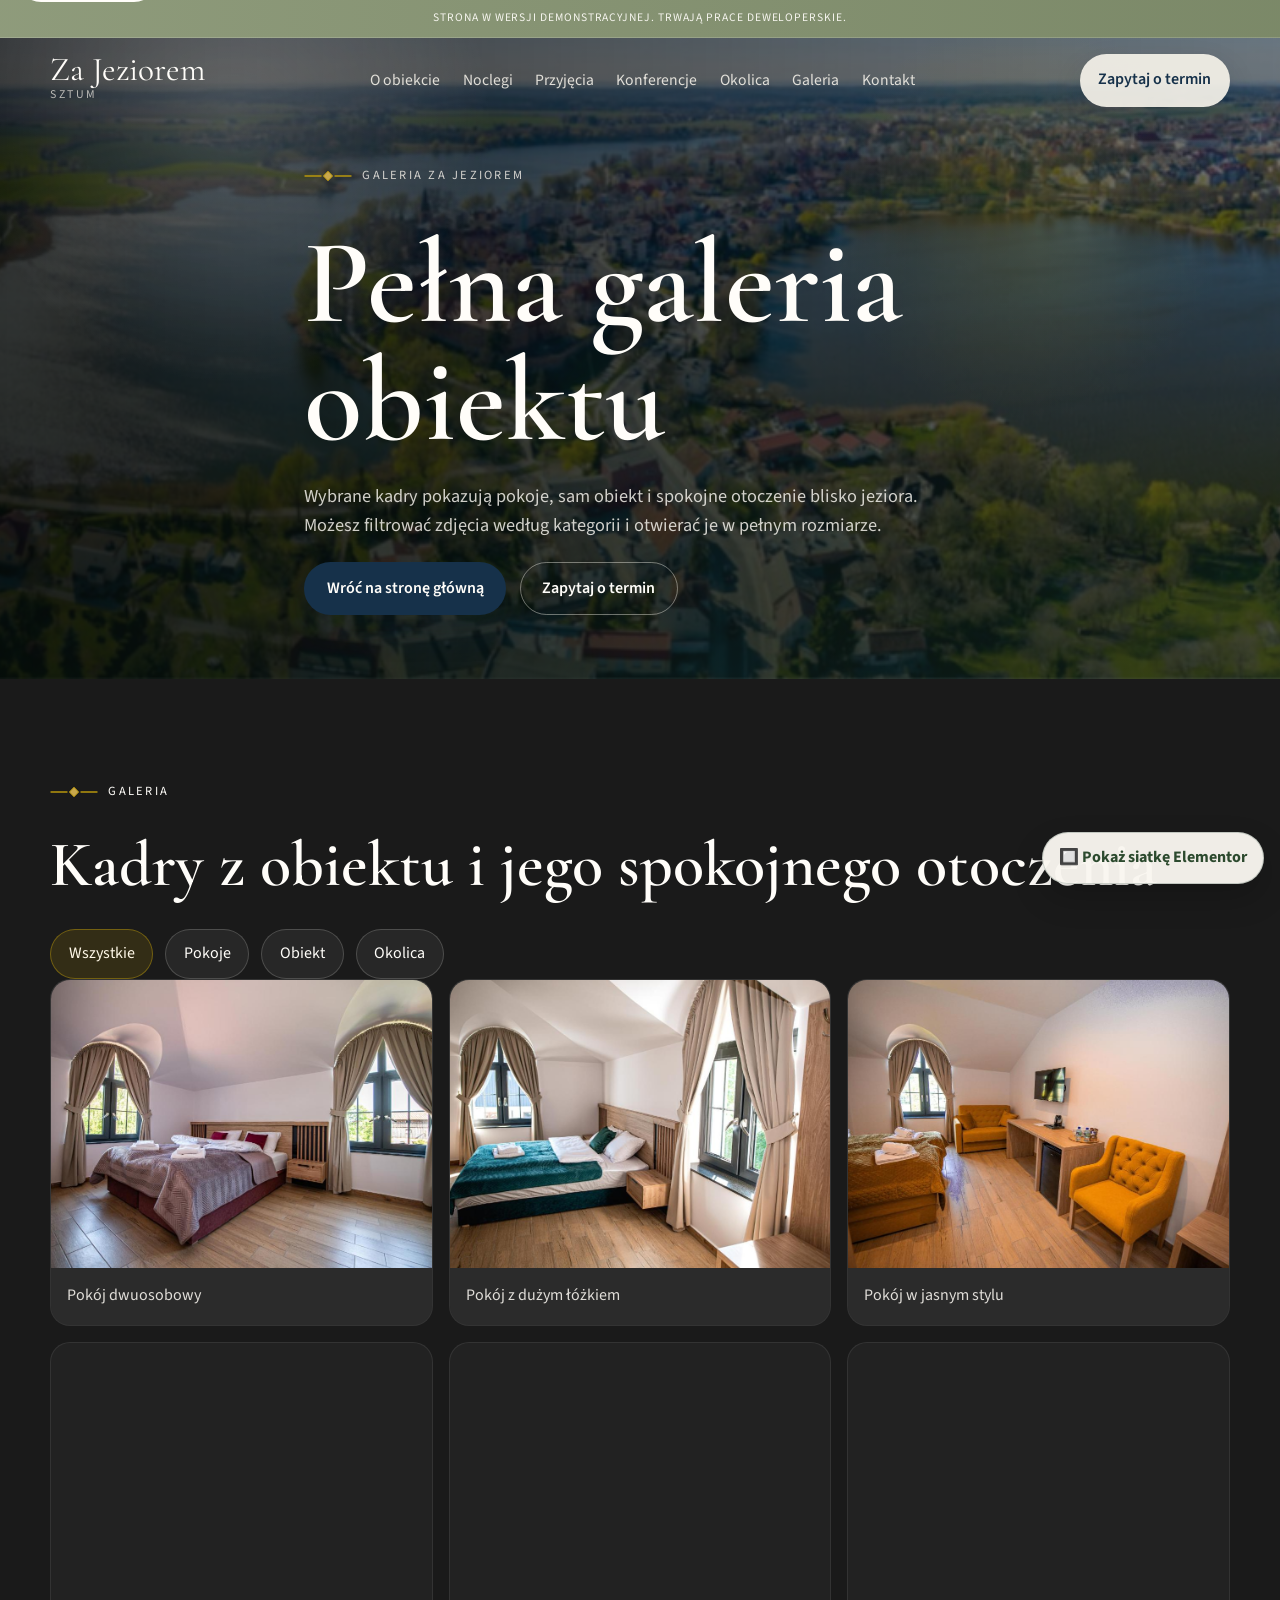
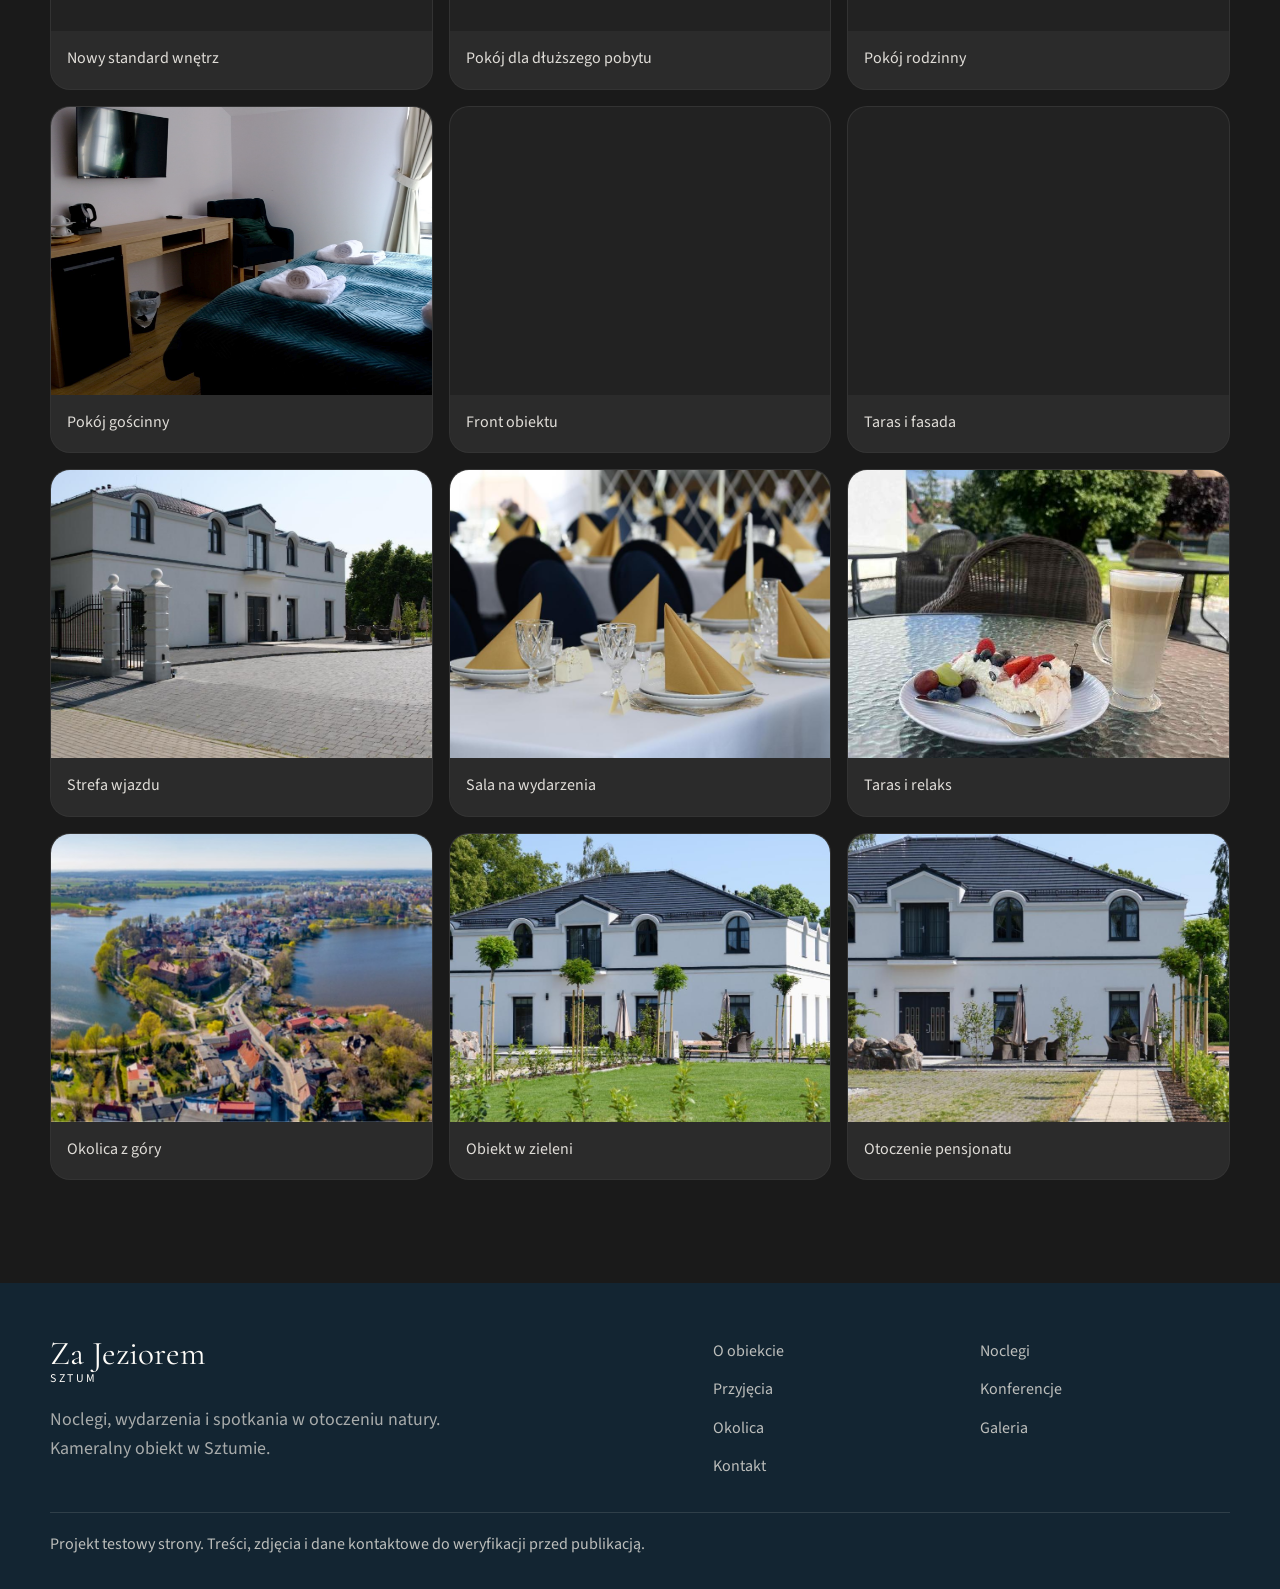
==== galeria.html @ aa5f871e "zmianyh v2" ====
<!DOCTYPE html>
<html lang="pl">
<head>
  <meta charset="UTF-8">
  <meta name="viewport" content="width=device-width, initial-scale=1.0">
  <meta name="description" content="">
  <title>Galeria | Za Jeziorem</title>
  <link rel="preconnect" href="https://fonts.googleapis.com">
  <link rel="preconnect" href="https://fonts.gstatic.com" crossorigin>
  <link href="https://fonts.googleapis.com/css2?family=Cormorant+Garamond:wght@400;500;600;700&family=Source+Sans+3:wght@400;500;600;700&display=swap" rel="stylesheet">
  <link rel="stylesheet" href="styles.css?v=2026-05-11-1">
</head>
<body class="gallery-page">
  <a class="skip-link" href="#main-content" data-content="site.skipLink"></a>

  <div class="top-bar" role="status" aria-live="polite">
    <div class="shell">
      <p>Strona w wersji demonstracyjnej. Trwają prace deweloperskie.</p>
    </div>
  </div>

  <header class="site-header" id="site-header">
    <div class="shell site-header__inner">
      <a class="brand" href="index.html#top" data-aria-label-content="site.brand.ariaLabel">
        <span class="brand__name" data-content="site.brand.name"></span>
        <span class="brand__place" data-content="site.brand.place"></span>
      </a>

      <button
        class="menu-toggle"
        id="menu-toggle"
        type="button"
        aria-expanded="false"
        aria-controls="site-nav"
        data-aria-label-open="site.menu.openLabel"
        data-aria-label-close="site.menu.closeLabel"
      >
        <span class="menu-toggle__line"></span>
        <span class="menu-toggle__line"></span>
        <span class="menu-toggle__line"></span>
      </button>

      <nav class="site-nav" id="site-nav" data-aria-label-content="site.navigationAriaLabel">
        <a href="index.html#o-obiekcie" data-content="site.navigation.0.label"></a>
        <a href="index.html#noclegi" data-content="site.navigation.1.label"></a>
        <a href="index.html#przyjecia" data-content="site.navigation.2.label"></a>
        <a href="index.html#konferencje" data-content="site.navigation.3.label"></a>
        <a href="index.html#okolica" data-content="site.navigation.4.label"></a>
        <a href="index.html#galeria" data-content="site.navigation.5.label"></a>
        <a href="index.html#kontakt" data-content="site.navigation.6.label"></a>
        <a class="button button--small nav-cta" href="index.html#kontakt" data-content="site.headerCta.label"></a>
      </nav>

      <a class="button button--small site-header__cta" href="index.html#kontakt" data-content="site.headerCta.label"></a>
    </div>
  </header>

  <main id="main-content">
    <section class="gallery-page-hero" id="top" data-section-label="GALLERY HERO">
      <div class="gallery-page-hero__media" aria-hidden="true">
        <img data-image-src="fullGallery.heroImage.src" data-image-alt="fullGallery.heroImage.alt" loading="eager">
      </div>
      <div class="gallery-page-hero__veil" aria-hidden="true"></div>
      <div class="gallery-page-hero__mist" aria-hidden="true"></div>
      <div class="shell gallery-page-hero__inner reveal">
        <p class="eyebrow" data-content="fullGallery.eyebrow"></p>
        <h1 data-content="fullGallery.title"></h1>
        <p data-content="fullGallery.lead"></p>
        <div class="gallery-page-hero__actions">
          <a class="button button--primary" data-content="fullGallery.backLink.label" data-link="fullGallery.backLink.href"></a>
          <a class="button button--ghost-light" href="index.html#kontakt">Zapytaj o termin</a>
        </div>
      </div>
    </section>

    <section class="section full-gallery-section" data-section-label="FULL GALLERY">
      <div class="shell">
        <div class="full-gallery-header reveal">
          <p class="eyebrow" data-content="gallery.eyebrow"></p>
          <h2 data-content="gallery.title"></h2>
        </div>

        <div class="gallery-filters reveal" role="tablist" aria-label="Filtry galerii">
          <button class="gallery-filter is-active" type="button" data-gallery-filter="all" data-content="fullGallery.filters.0.label" aria-pressed="true"></button>
          <button class="gallery-filter" type="button" data-gallery-filter="pokoje" data-content="fullGallery.filters.1.label" aria-pressed="false"></button>
          <button class="gallery-filter" type="button" data-gallery-filter="obiekt" data-content="fullGallery.filters.2.label" aria-pressed="false"></button>
          <button class="gallery-filter" type="button" data-gallery-filter="okolica" data-content="fullGallery.filters.3.label" aria-pressed="false"></button>
        </div>

        <div class="full-gallery-grid reveal" data-full-gallery-grid></div>
        <p class="full-gallery-empty reveal" data-full-gallery-empty hidden data-content="fullGallery.emptyMessage"></p>
      </div>
    </section>
  </main>

  <footer class="site-footer" data-section-label="FOOTER">
    <div class="shell site-footer__grid">
      <div>
        <a class="brand brand--footer" href="index.html#top">
          <span class="brand__name" data-content="site.brand.name"></span>
          <span class="brand__place" data-content="site.brand.place"></span>
        </a>
        <p class="site-footer__copy" data-content="footer.copy"></p>
      </div>

      <nav class="footer-nav" data-aria-label-content="footer.navigationAriaLabel">
        <a href="index.html#o-obiekcie" data-content="site.navigation.0.label"></a>
        <a href="index.html#noclegi" data-content="site.navigation.1.label"></a>
        <a href="index.html#przyjecia" data-content="site.navigation.2.label"></a>
        <a href="index.html#konferencje" data-content="site.navigation.3.label"></a>
        <a href="index.html#okolica" data-content="site.navigation.4.label"></a>
        <a href="index.html#galeria" data-content="site.navigation.5.label"></a>
        <a href="index.html#kontakt" data-content="site.navigation.6.label"></a>
      </nav>
    </div>
    <div class="shell site-footer__bottom">
      <p data-content="footer.note"></p>
    </div>
  </footer>

  <div class="elementor-grid-overlay" aria-hidden="true"></div>
  <button class="elementor-grid-toggle" type="button" data-grid-toggle aria-pressed="false">🔲 Pokaż siatkę Elementor</button>

  <div class="lightbox" id="lightbox" aria-hidden="true">
    <button class="lightbox__close" type="button" aria-label="Zamknij podgląd zdjęcia">×</button>
    <img class="lightbox__image" src="" alt="">
  </div>

  <script src="script.js?v=2026-05-11-1"></script>
</body>
</html>
---- styles.css ----
:root {
  --color-forest: #2c4a2e;
  --color-lake: #16314a;
  --color-sage: #8e9b7b;
  --color-ivory: #f9f6f0;
  --color-sand: #ddd0bc;
  --color-brass: #b8960c;
  --color-brass-soft: #c9a84c;
  --color-brown: #5c3a1e;
  --color-mist: #d7e4e6;
  --color-paper: #fffdf9;
  --color-ink: #20313c;
  --color-muted: #5d6a72;
  --color-line: rgba(32, 49, 60, 0.12);
  --shadow-soft: 0 24px 60px rgba(18, 38, 47, 0.08);
  --shadow-card: 0 16px 40px rgba(18, 38, 47, 0.1);
  --radius-sm: 0.75rem;
  --radius-md: 1.25rem;
  --radius-lg: 2rem;
  --shell: min(1180px, calc(100% - 2rem));
  --font-heading: "Cormorant Garamond", Georgia, serif;
  --font-body: "Source Sans 3", "Segoe UI", sans-serif;
  --transition: 220ms ease;
  --top-bar-height: 2.35rem;
}

*,
*::before,
*::after {
  box-sizing: border-box;
}

html {
  scroll-behavior: smooth;
}

body {
  margin: 0;
  font-family: var(--font-body);
  color: var(--color-ink);
  background:
    radial-gradient(circle at top left, rgba(215, 228, 230, 0.5), transparent 30%),
    linear-gradient(180deg, #fbf8f2 0%, var(--color-ivory) 38%, #f7f4ee 100%);
  line-height: 1.6;
}

body.menu-open {
  overflow: hidden;
}

img {
  display: block;
  max-width: 100%;
}

figure {
  margin: 0;
}

a {
  color: inherit;
  text-decoration: none;
}

button,
input,
select,
textarea {
  font: inherit;
}

button {
  cursor: pointer;
}

:focus-visible {
  outline: 3px solid rgba(180, 143, 86, 0.45);
  outline-offset: 4px;
}

.skip-link {
  position: absolute;
  left: 1rem;
  top: -3rem;
  z-index: 2000;
  padding: 0.75rem 1rem;
  background: var(--color-paper);
  border-radius: 999px;
  transition: top var(--transition);
}

.skip-link:focus {
  top: 1rem;
}

.shell {
  width: var(--shell);
  margin: 0 auto;
}

.top-bar {
  position: fixed;
  inset: 0 0 auto;
  z-index: 1100;
  min-height: var(--top-bar-height);
  display: flex;
  align-items: center;
  background:
    linear-gradient(90deg, rgba(142, 155, 123, 0.96), rgba(122, 136, 103, 0.96)),
    var(--color-sage);
  color: rgba(255, 253, 249, 0.92);
  border-bottom: 1px solid rgba(255, 255, 255, 0.16);
  letter-spacing: 0.08em;
  text-transform: uppercase;
  font-size: 0.72rem;
}

.top-bar .shell {
  display: flex;
  align-items: center;
  justify-content: center;
}

.top-bar p {
  text-align: center;
}

.section {
  position: relative;
  padding: clamp(5.5rem, 8vw, 8.5rem) 0;
}

.section::before {
  content: "";
  position: absolute;
  inset: 0;
  pointer-events: none;
}

h1,
h2,
h3 {
  margin: 0;
  font-family: var(--font-heading);
  font-weight: 600;
  line-height: 0.98;
  letter-spacing: 0;
}

h1 {
  font-size: clamp(4rem, 10vw, 7.5rem);
}

h2 {
  font-size: clamp(2.7rem, 5vw, 4.5rem);
}

h3 {
  font-size: clamp(1.55rem, 3vw, 2rem);
}

p {
  margin: 0;
}

.eyebrow {
  display: inline-flex;
  align-items: center;
  gap: 0.65rem;
  margin-bottom: 1rem;
  color: rgba(246, 242, 234, 0.82);
  font-size: 0.78rem;
  letter-spacing: 0.18em;
  text-transform: uppercase;
}

.eyebrow::before {
  content: "";
  width: 3rem;
  height: 0.75rem;
  flex: 0 0 3rem;
  background-image: url("data:image/svg+xml,%3Csvg xmlns='http://www.w3.org/2000/svg' width='48' height='12' viewBox='0 0 48 12' fill='none'%3E%3Cpath d='M1 6H17' stroke='%23B8960C' stroke-width='1.4' stroke-linecap='round'/%3E%3Cpath d='M31 6H47' stroke='%23B8960C' stroke-width='1.4' stroke-linecap='round'/%3E%3Cpath d='M24 1.2L28.6 6 24 10.8 19.4 6 24 1.2Z' fill='%23C9A84C' stroke='%23B8960C' stroke-width='1'/%3E%3C/svg%3E");
  background-repeat: no-repeat;
  background-size: 100% 100%;
  opacity: 1;
}

.eyebrow--dark {
  color: var(--color-forest);
}

.section-heading {
  display: grid;
  gap: 1rem;
  max-width: 48rem;
  margin-bottom: 3rem;
}

.section-copy {
  display: grid;
  gap: 1.5rem;
  align-content: start;
}

.hero__content,
.hero__highlights,
.section-copy,
.featured-photo,
.room-gallery,
.conference-panel,
.contact-copy,
.contact-form,
.nature-mosaic,
.gallery-item,
.cta-band__inner > * {
  min-width: 0;
}

.hero .reveal {
  opacity: 1;
  transform: none;
}

.section-copy__lead,
.section-heading p:last-child,
.site-footer__copy,
.contact-copy p,
.cta-band p {
  font-size: 1.12rem;
  line-height: 1.62;
  color: var(--color-muted);
}

.button {
  display: inline-flex;
  align-items: center;
  justify-content: center;
  min-height: 3.25rem;
  padding: 0.8rem 1.35rem;
  border: 1px solid transparent;
  border-radius: 999px;
  font-weight: 600;
  transition:
    transform var(--transition),
    background-color var(--transition),
    border-color var(--transition),
    color var(--transition),
    box-shadow var(--transition);
}

.button:hover {
  transform: translateY(-2px);
}

.button--small {
  min-height: 2.9rem;
  padding-inline: 1.1rem;
}

.button--primary {
  background: var(--color-lake);
  color: var(--color-paper);
  box-shadow: 0 16px 32px rgba(22, 49, 74, 0.18);
}

.button--primary:hover,
.button--primary:focus-visible {
  background: #10283d;
}

.button--secondary {
  background: rgba(180, 143, 86, 0.12);
  color: var(--color-lake);
  border-color: rgba(180, 143, 86, 0.3);
}

.button--secondary:hover,
.button--secondary:focus-visible {
  background: rgba(180, 143, 86, 0.22);
}

.button--ghost {
  border-color: rgba(246, 242, 234, 0.46);
  color: var(--color-paper);
  background: rgba(255, 255, 255, 0.06);
  backdrop-filter: blur(10px);
}

.button--ghost:hover,
.button--ghost-light:hover {
  background: rgba(255, 255, 255, 0.18);
}

.button--ghost-light {
  border-color: rgba(246, 242, 234, 0.42);
  color: var(--color-paper);
}

.button--primary-light {
  background: var(--color-paper);
  color: var(--color-lake);
}

.button--primary-light:hover,
.button--primary-light:focus-visible {
  background: #f0ece4;
}

.site-header {
  position: fixed;
  inset: var(--top-bar-height) 0 auto;
  z-index: 1000;
  padding: 1rem 0;
  transition:
    background-color var(--transition),
    box-shadow var(--transition),
    backdrop-filter var(--transition),
    padding var(--transition);
}

.site-header.is-scrolled {
  padding: 0.7rem 0;
  background: rgba(246, 242, 234, 0.86);
  backdrop-filter: blur(18px);
  box-shadow: 0 8px 28px rgba(24, 43, 57, 0.08);
}

.site-header__inner {
  display: flex;
  align-items: center;
  justify-content: space-between;
  gap: 1rem;
}

.brand {
  display: inline-grid;
  gap: 0.05rem;
  position: relative;
  z-index: 10;
}

.brand__name {
  font-family: var(--font-heading);
  font-size: clamp(1.9rem, 2.6vw, 2.5rem);
  line-height: 0.92;
  color: var(--color-paper);
  white-space: nowrap;
}

.brand__place {
  font-size: 0.74rem;
  letter-spacing: 0.22em;
  text-transform: uppercase;
  color: rgba(246, 242, 234, 0.7);
}

.site-header.is-scrolled .brand__name,
.site-header.is-scrolled .site-nav a:not(.nav-cta) {
  color: var(--color-lake);
}

.site-header.is-scrolled .brand__place {
  color: rgba(22, 49, 74, 0.66);
}

.site-nav {
  display: flex;
  align-items: center;
  gap: 1.4rem;
}

.site-nav a {
  font-size: 0.98rem;
  color: rgba(246, 242, 234, 0.88);
  transition: color var(--transition), opacity var(--transition);
}

.site-nav a:hover,
.site-nav a:focus-visible,
.footer-nav a:hover,
.footer-nav a:focus-visible {
  color: var(--color-brass);
}

.nav-cta,
.site-header__cta {
  background: rgba(246, 242, 234, 0.92);
  color: var(--color-lake);
  box-shadow: 0 12px 28px rgba(17, 39, 58, 0.16);
}

.nav-cta {
  display: none;
}

.nav-cta:hover,
.site-header__cta:hover,
.nav-cta:focus-visible,
.site-header__cta:focus-visible {
  background: var(--color-paper);
  color: #10283d;
}

.menu-toggle {
  display: none;
  position: relative;
  z-index: 10;
  width: 3rem;
  height: 3rem;
  padding: 0;
  border: 1px solid rgba(246, 242, 234, 0.25);
  border-radius: 999px;
  background: rgba(255, 255, 255, 0.07);
  backdrop-filter: blur(10px);
}

.menu-toggle__line {
  position: absolute;
  left: 0.78rem;
  width: 1.4rem;
  height: 2px;
  background: var(--color-paper);
  transition: transform var(--transition), opacity var(--transition), top var(--transition);
}

.menu-toggle__line:nth-child(1) { top: 0.95rem; }
.menu-toggle__line:nth-child(2) { top: 1.45rem; }
.menu-toggle__line:nth-child(3) { top: 1.95rem; }

.site-header.is-scrolled .menu-toggle {
  border-color: rgba(22, 49, 74, 0.12);
  background: rgba(255, 255, 255, 0.82);
}

.site-header.is-scrolled .menu-toggle__line {
  background: var(--color-lake);
}

.menu-toggle[aria-expanded="true"] .menu-toggle__line:nth-child(1) {
  top: 1.45rem;
  transform: rotate(45deg);
}

.menu-toggle[aria-expanded="true"] .menu-toggle__line:nth-child(2) {
  opacity: 0;
}

.menu-toggle[aria-expanded="true"] .menu-toggle__line:nth-child(3) {
  top: 1.45rem;
  transform: rotate(-45deg);
}

.hero {
  position: relative;
  min-height: 100svh;
  padding: calc(8rem + var(--top-bar-height)) 0 3rem;
  color: var(--color-paper);
  overflow: clip;
}

.hero__media,
.hero__image,
.hero__veil,
.hero__mist {
  position: absolute;
  inset: 0;
}

.hero__media {
  overflow: hidden;
}

.hero__image {
  width: 100%;
  height: 100%;
  object-fit: cover;
  opacity: 0;
  transform: scale(1.025);
  transition:
    opacity 1800ms ease,
    transform 6000ms ease;
}

.hero__image.is-active {
  opacity: 1;
  transform: scale(1);
}

.hero__veil {
  background:
    linear-gradient(90deg, rgba(15, 27, 38, 0.72) 0%, rgba(15, 27, 38, 0.44) 38%, rgba(15, 27, 38, 0.2) 100%),
    linear-gradient(180deg, rgba(22, 49, 74, 0.24) 0%, rgba(31, 67, 52, 0.56) 100%);
}

.hero__mist {
  background:
    radial-gradient(circle at 25% 18%, rgba(215, 228, 230, 0.28), transparent 18%),
    radial-gradient(circle at 78% 28%, rgba(255, 255, 255, 0.18), transparent 15%),
    linear-gradient(180deg, transparent 0%, rgba(246, 242, 234, 0.12) 100%);
}

.hero__layout {
  position: relative;
  display: grid;
  align-items: center;
  grid-template-columns: minmax(0, 1fr) minmax(18rem, 24rem);
  gap: clamp(2rem, 4vw, 3.5rem);
  min-height: calc(100svh - 11rem - var(--top-bar-height));
}

.hero__content {
  max-width: 40rem;
}

.hero__brand-lockup {
  display: grid;
  justify-items: start;
  gap: 0.9rem;
  margin-bottom: 0.2rem;
}

.hero__logo {
  width: min(100%, 17.5rem);
  max-width: 17.5rem;
  filter: drop-shadow(0 12px 22px rgba(0, 0, 0, 0.42));
}

.hero__eyebrow {
  margin-bottom: 0;
  color: rgba(249, 246, 240, 0.92);
}

.hero__title {
  max-width: 10ch;
  font-size: clamp(2.9rem, 6.5vw, 5.2rem);
  line-height: 0.94;
}

.hero-showcase {
  position: relative;
  width: 100%;
  padding: 0;
}

.hero-showcase__frame {
  position: relative;
  min-height: 30rem;
  overflow: hidden;
  border-radius: var(--radius-lg);
  background: rgba(255, 255, 255, 0.08);
  border: 1px solid rgba(246, 242, 234, 0.16);
  box-shadow: 0 28px 60px rgba(7, 18, 27, 0.28);
}

.hero-showcase__image {
  display: block;
  position: absolute;
  inset: 0;
  width: 100%;
  height: 100%;
  object-fit: cover;
  opacity: 1;
  transform: scale(1);
  transition:
    opacity 900ms ease,
    transform 2400ms ease;
}

.hero-showcase__controls {
  position: absolute;
  inset: auto 1rem 1rem;
  display: flex;
  align-items: center;
  justify-content: space-between;
  gap: 1rem;
}

.hero-showcase__button {
  width: 2.9rem;
  height: 2.9rem;
  border: 1px solid rgba(246, 242, 234, 0.22);
  border-radius: 999px;
  background: rgba(255, 255, 255, 0.12);
  color: var(--color-paper);
  font-size: 1.5rem;
  line-height: 1;
  backdrop-filter: blur(12px);
}

.hero-showcase__button:hover,
.hero-showcase__button:focus-visible {
  background: rgba(255, 255, 255, 0.2);
}

.hero-showcase__dots {
  display: flex;
  flex: 1;
  justify-content: center;
  gap: 0.55rem;
}

.hero-showcase__dot {
  width: 0.7rem;
  height: 0.7rem;
  padding: 0;
  border: 0;
  border-radius: 999px;
  background: rgba(255, 255, 255, 0.34);
}

.hero-showcase__dot.is-active {
  background: var(--color-paper);
  transform: scale(1.08);
}

.hero__lead {
  margin-top: 1rem;
  font-family: var(--font-heading);
  font-size: clamp(1.55rem, 3vw, 2.45rem);
  color: rgba(246, 242, 234, 0.94);
}

.hero__text {
  margin-top: 1.35rem;
  max-width: 34rem;
  font-size: 1.12rem;
  color: rgba(246, 242, 234, 0.78);
}

.hero__actions {
  display: flex;
  flex-wrap: wrap;
  gap: 0.85rem;
  margin-top: 2rem;
}

.hero__highlights {
  display: flex;
  flex-wrap: wrap;
  gap: 0.75rem;
  margin-top: 1.5rem;
}

.highlight-pill {
  display: inline-flex;
  align-items: center;
  gap: 0.45rem;
  min-height: 2.7rem;
  padding: 0.62rem 1rem;
  border: 1px solid rgba(246, 242, 234, 0.22);
  border-radius: 999px;
  background:
    linear-gradient(180deg, rgba(255, 255, 255, 0.1), rgba(255, 255, 255, 0.02)),
    rgba(16, 28, 39, 0.28);
  color: rgba(246, 242, 234, 0.9);
  box-shadow:
    inset 0 1px 0 rgba(255, 255, 255, 0.12),
    0 10px 24px rgba(7, 16, 24, 0.18);
  backdrop-filter: blur(8px);
}

.highlight-pill::before {
  content: "";
  width: 0.42rem;
  height: 0.42rem;
  border-radius: 999px;
  background: rgba(246, 242, 234, 0.66);
  box-shadow: 0 0 0 4px rgba(246, 242, 234, 0.1);
}

.highlight-pill:first-child {
  border-color: rgba(180, 143, 86, 0.56);
  background:
    linear-gradient(135deg, rgba(180, 143, 86, 0.26), rgba(180, 143, 86, 0.08)),
    rgba(16, 28, 39, 0.34);
  color: rgba(255, 248, 236, 0.96);
}

.highlight-pill:first-child::before {
  background: rgba(233, 193, 128, 0.98);
  box-shadow: 0 0 0 4px rgba(180, 143, 86, 0.18);
}

.section--proof {
  padding: 0 0 4rem;
  margin-top: -1.5rem;
  background:
    linear-gradient(180deg, rgba(18, 36, 49, 0), rgba(18, 36, 49, 0.05) 12%, rgba(249, 246, 240, 0.94) 12%, rgba(249, 246, 240, 1) 100%);
}

.proof-grid {
  display: grid;
  grid-template-columns: minmax(0, 1.25fr) repeat(3, minmax(0, 1fr));
  gap: 1rem;
}

.proof-card {
  min-height: 14rem;
  padding: 1.55rem;
  border: 1px solid rgba(22, 49, 74, 0.1);
  border-radius: var(--radius-md);
  background:
    linear-gradient(180deg, rgba(255, 255, 255, 0.88), rgba(255, 255, 255, 0.98)),
    var(--color-paper);
  box-shadow: var(--shadow-soft);
}

.proof-card--highlight {
  background:
    linear-gradient(135deg, rgba(184, 150, 12, 0.16), rgba(255, 255, 255, 0.95) 50%),
    var(--color-paper);
  border-color: rgba(184, 150, 12, 0.22);
}

.proof-card__badge {
  display: inline-flex;
  align-items: center;
  flex-wrap: wrap;
  gap: 0.55rem;
  margin-bottom: 0.9rem;
  font-size: 0.84rem;
  letter-spacing: 0.12em;
  text-transform: uppercase;
  color: var(--color-brown);
}

.proof-card__brand {
  font-weight: 700;
}

.proof-card__stars,
.reviews-summary__stars {
  color: var(--color-brass);
  letter-spacing: 0.14em;
}

.proof-card__value {
  font-family: var(--font-heading);
  font-size: clamp(2.4rem, 5vw, 4rem);
  line-height: 0.95;
}

.proof-card__value--gold,
.reviews-summary__score {
  color: var(--color-brass);
}

.proof-card h3 {
  margin-top: 0.7rem;
  font-size: 1.42rem;
}

.proof-card p:last-child {
  margin-top: 0.7rem;
  color: var(--color-muted);
}

.proof-note {
  margin-top: 1rem;
  color: var(--color-muted);
  font-size: 0.95rem;
}

.section-grid {
  display: grid;
  gap: clamp(2rem, 4vw, 4rem);
  align-items: center;
}

.section-grid--intro,
.section-grid--rooms,
.section-grid--conference {
  grid-template-columns: minmax(0, 1fr) minmax(0, 1fr);
}

.section-grid--events {
  grid-template-columns: minmax(0, 1.05fr) minmax(0, 0.95fr);
}

.section-grid--nature {
  grid-template-columns: minmax(0, 0.9fr) minmax(0, 1.1fr);
  margin-bottom: 2.6rem;
}

.section-grid--location {
  grid-template-columns: minmax(0, 1fr) minmax(0, 1fr);
  align-items: start;
}

.section--intro {
  background:
    linear-gradient(180deg, rgba(255, 255, 255, 0.78), rgba(255, 255, 255, 0.9)),
    linear-gradient(135deg, rgba(142, 155, 123, 0.08), rgba(246, 242, 234, 0.44));
}

.section--intro::before {
  background:
    linear-gradient(180deg, rgba(215, 228, 230, 0.18), transparent 18%),
    radial-gradient(circle at right center, rgba(180, 143, 86, 0.08), transparent 35%);
}

.featured-photo,
.immersive-photo,
.conference-panel,
.contact-form,
.destination-note {
  position: relative;
}

.featured-photo img,
.immersive-photo img,
.conference-panel__photo img,
.nature-mosaic img,
.room-gallery img {
  width: 100%;
  height: 100%;
  object-fit: cover;
  border-radius: var(--radius-md);
}

.featured-photo {
  display: grid;
  gap: 1rem;
}

.featured-photo figcaption {
  max-width: 20rem;
  padding-left: 1rem;
  border-left: 1px solid rgba(31, 67, 52, 0.18);
  color: var(--color-muted);
}

.pill-row {
  display: flex;
  flex-wrap: wrap;
  gap: 0.75rem;
}

.pill {
  display: inline-flex;
  align-items: center;
  min-height: 2.75rem;
  padding: 0.65rem 1rem;
  border: 1px solid rgba(31, 67, 52, 0.12);
  border-radius: 999px;
  background: rgba(255, 255, 255, 0.6);
  color: var(--color-forest);
}

.section-copy__note {
  padding: 1.2rem 1.25rem;
  border: 1px solid rgba(184, 150, 12, 0.3);
  border-left: 4px solid var(--color-brass);
  border-radius: 0 var(--radius-md) var(--radius-md) 0;
  background: rgba(255, 255, 255, 0.78);
  color: var(--color-brown);
  font-style: italic;
  box-shadow: var(--shadow-soft);
}

.section--offer {
  background:
    linear-gradient(180deg, rgba(255, 255, 255, 0.94), rgba(255, 255, 255, 0.98)),
    linear-gradient(180deg, rgba(215, 228, 230, 0.12), rgba(255, 255, 255, 0));
}

.offer-grid {
  display: grid;
  grid-template-columns: repeat(4, minmax(0, 1fr));
  gap: 1.1rem;
}

.offer-card {
  position: relative;
  min-height: 18rem;
  padding: 1.5rem;
  border: 1px solid rgba(22, 49, 74, 0.12);
  border-radius: var(--radius-md);
  background:
    linear-gradient(180deg, rgba(255, 255, 255, 0.74), rgba(255, 255, 255, 0.94)),
    var(--color-paper);
  box-shadow: var(--shadow-soft);
  transition:
    transform var(--transition),
    box-shadow var(--transition),
    border-color var(--transition);
}

.offer-card__number {
  display: inline-flex;
  margin-bottom: 1.25rem;
  color: rgba(180, 143, 86, 0.88);
  font-size: 0.85rem;
  letter-spacing: 0.18em;
}

.offer-card p {
  margin-top: 1rem;
  color: var(--color-muted);
}

.section--rooms {
  background:
    linear-gradient(180deg, rgba(248, 247, 243, 0.92), rgba(246, 242, 234, 0.92)),
    linear-gradient(135deg, rgba(142, 155, 123, 0.08), rgba(255, 255, 255, 0.44));
}

.feature-list,
.tag-list {
  margin: 0;
  padding: 0;
  list-style: none;
}

.feature-list {
  display: grid;
  grid-template-columns: repeat(2, minmax(0, 1fr));
  gap: 0.8rem 1rem;
}

.feature-list li {
  display: flex;
  align-items: center;
  gap: 0.75rem;
  min-height: 3rem;
  padding: 0.7rem 0.95rem;
  border-radius: 999px;
  background: rgba(255, 255, 255, 0.68);
  border: 1px solid rgba(22, 49, 74, 0.08);
}

.feature-list li::before,
.tag-list li::before {
  content: "";
  flex: 0 0 0.55rem;
  width: 0.55rem;
  height: 0.55rem;
  border-radius: 999px;
  background: var(--color-brass);
}

.feature-list--compact {
  grid-template-columns: 1fr;
}

.room-gallery {
  display: grid;
  grid-template-columns: minmax(0, 1.2fr) minmax(0, 1fr);
  gap: 1rem;
}

.room-gallery__primary {
  grid-row: span 2;
  min-height: 34rem;
}

.room-gallery__secondary {
  min-height: 16rem;
}

.room-gallery__secondary:last-child {
  grid-column: 1 / -1;
  min-height: 14rem;
}

.section--events::before {
  background:
    radial-gradient(circle at left top, rgba(180, 143, 86, 0.12), transparent 28%),
    linear-gradient(180deg, rgba(22, 49, 74, 0.04), transparent 30%);
}

.section--events {
  background: rgba(255, 255, 255, 0.9);
}

.immersive-photo {
  min-height: 36rem;
}

.tag-list {
  display: flex;
  flex-wrap: wrap;
  gap: 0.8rem;
}

.tag-list li {
  display: inline-flex;
  align-items: center;
  gap: 0.7rem;
  min-height: 3rem;
  padding: 0.7rem 1rem;
  border: 1px solid rgba(22, 49, 74, 0.1);
  border-radius: 999px;
  background: rgba(255, 255, 255, 0.7);
}

.section--conference {
  background:
    linear-gradient(180deg, rgba(249, 247, 243, 0.96), rgba(255, 255, 255, 0.78)),
    linear-gradient(135deg, rgba(142, 155, 123, 0.1), rgba(255, 255, 255, 0.42));
}

.conference-panel {
  display: grid;
  gap: 1rem;
}

.conference-panel__photo {
  min-height: 20rem;
}

.conference-panel__card {
  padding: 1.4rem;
  border-radius: var(--radius-md);
  background: var(--color-paper);
  border: 1px solid rgba(22, 49, 74, 0.08);
  box-shadow: var(--shadow-soft);
}

.conference-panel__label {
  display: inline-block;
  margin-bottom: 0.8rem;
  color: var(--color-brass);
  letter-spacing: 0.16em;
  text-transform: uppercase;
  font-size: 0.8rem;
}

.section--nature {
  background:
    linear-gradient(180deg, rgba(255, 255, 255, 0.94), rgba(255, 255, 255, 0.98)),
    linear-gradient(180deg, rgba(246, 242, 234, 0.28), rgba(246, 242, 234, 0.54));
}

.nature-mosaic {
  display: grid;
  grid-template-columns: minmax(0, 1.15fr) minmax(0, 1fr);
  gap: 1rem;
}

.nature-mosaic__large {
  grid-row: span 2;
  min-height: 30rem;
}

.nature-mosaic__small {
  min-height: 14.5rem;
}

.nature-cards {
  display: grid;
  grid-template-columns: repeat(6, minmax(0, 1fr));
  gap: 0.9rem;
}

.nature-card {
  min-height: 9rem;
  padding: 1.1rem;
  display: flex;
  align-items: flex-end;
  border-radius: var(--radius-md);
  background:
    linear-gradient(180deg, rgba(255, 255, 255, 0.3), rgba(255, 255, 255, 0.92)),
    var(--color-paper);
  border: 1px solid rgba(22, 49, 74, 0.08);
  transition:
    transform var(--transition),
    box-shadow var(--transition),
    border-color var(--transition);
}

.nature-card h3 {
  font-size: 1.3rem;
  color: var(--color-forest);
}

.destination-note {
  margin-top: 2rem;
  padding: 1.5rem 1.7rem;
  border-left: 3px solid rgba(180, 143, 86, 0.66);
  background: rgba(255, 255, 255, 0.52);
  border-radius: 0 var(--radius-md) var(--radius-md) 0;
}

.destination-note p {
  margin-top: 0.85rem;
  color: var(--color-muted);
}

.section--gallery {
  background:
    linear-gradient(180deg, rgba(248, 247, 243, 0.92), rgba(255, 255, 255, 0.82)),
    linear-gradient(135deg, rgba(142, 155, 123, 0.08), rgba(246, 242, 234, 0.22));
}

.gallery-grid {
  display: grid;
  grid-template-columns: repeat(3, minmax(0, 1fr));
  grid-auto-rows: 12rem;
  gap: 1rem;
}

.gallery-item {
  position: relative;
  display: grid;
  overflow: hidden;
  border-radius: var(--radius-md);
  background: #ddd;
}

.gallery-item img {
  width: 100%;
  height: 100%;
  object-fit: cover;
  transition: transform 500ms ease;
}

.gallery-item figcaption {
  position: absolute;
  inset: auto 0 0;
  padding: 1.15rem 1rem 0.95rem;
  background: linear-gradient(180deg, transparent, rgba(16, 28, 39, 0.72));
  color: var(--color-paper);
  transform: translateY(16%);
  opacity: 0;
  transition: transform var(--transition), opacity var(--transition);
}

.gallery-item:hover img,
.gallery-item:focus-within img {
  transform: scale(1.04);
}

.gallery-item:hover figcaption,
.gallery-item:focus-within figcaption {
  transform: translateY(0);
  opacity: 1;
}

.gallery-item--wide {
  grid-column: span 2;
  grid-row: span 2;
}

.gallery-item--tall {
  grid-row: span 2;
}

.gallery-cta {
  margin-top: 2rem;
  display: flex;
  justify-content: center;
}

.section--reviews {
  background:
    linear-gradient(180deg, rgba(255, 255, 255, 0.92), rgba(255, 255, 255, 0.98)),
    radial-gradient(circle at top left, rgba(215, 228, 230, 0.2), transparent 18%);
}

.reviews-grid {
  display: grid;
  grid-template-columns: repeat(2, minmax(0, 1fr));
  gap: 1rem;
}

.reviews-summary {
  display: grid;
  gap: 0.7rem;
  max-width: 34rem;
  margin: 0 0 1.6rem;
  padding: 1.4rem 1.5rem;
  border: 1px solid rgba(184, 150, 12, 0.34);
  border-radius: var(--radius-md);
  background: linear-gradient(180deg, #fffefb, var(--color-ivory));
  box-shadow: var(--shadow-soft);
}

.reviews-summary__top {
  display: flex;
  align-items: baseline;
  flex-wrap: wrap;
  gap: 0.8rem 1rem;
}

.reviews-summary__stars {
  font-size: 1.1rem;
}

.reviews-summary__score {
  font-family: var(--font-heading);
  font-size: clamp(2.1rem, 4vw, 3.1rem);
  line-height: 0.92;
}

.reviews-summary__label {
  color: var(--color-brown);
}

.reviews-summary__metrics {
  display: flex;
  flex-wrap: wrap;
  gap: 0.6rem 1.2rem;
  color: var(--color-forest);
  font-weight: 600;
}

.review-card {
  min-height: 13rem;
  padding: 1.6rem;
  border-radius: var(--radius-md);
  background: rgba(255, 255, 255, 0.82);
  border: 1px solid rgba(22, 49, 74, 0.08);
  box-shadow: var(--shadow-soft);
  transition:
    transform var(--transition),
    box-shadow var(--transition),
    border-color var(--transition);
}

.review-card p {
  font-size: 1.1rem;
}

.reviews-note {
  margin-top: 1.25rem;
  color: var(--color-muted);
}

.cta-band {
  color: var(--color-paper);
  background:
    linear-gradient(135deg, rgba(22, 49, 74, 0.95), rgba(31, 67, 52, 0.88)),
    url("media/front.jpg") center/cover no-repeat;
}

.cta-band__inner {
  display: flex;
  justify-content: space-between;
  gap: 2rem;
  align-items: center;
}

.cta-band h2,
.cta-band p {
  color: var(--color-paper);
}

.cta-band__actions {
  display: flex;
  flex-wrap: wrap;
  gap: 0.85rem;
}

.section--location::before {
  background:
    radial-gradient(circle at left top, rgba(142, 155, 123, 0.14), transparent 35%),
    radial-gradient(circle at right bottom, rgba(22, 49, 74, 0.08), transparent 42%);
}

.section--location {
  background:
    linear-gradient(180deg, rgba(246, 242, 234, 0.92), rgba(255, 255, 255, 0.95)),
    linear-gradient(135deg, rgba(142, 155, 123, 0.14), rgba(255, 255, 255, 0.3));
}

.location-map-wrap {
  margin-top: 1.2rem;
}

.location-map {
  width: 100%;
  height: 400px;
  border: 0;
  border-radius: var(--radius-md);
  box-shadow: var(--shadow-card);
}

.location-directions {
  display: grid;
  gap: 0.7rem;
  margin-top: 1.1rem;
  color: var(--color-muted);
}

.location-attractions {
  align-self: stretch;
}

.location-cards {
  display: grid;
  gap: 0.9rem;
  margin-top: 1.2rem;
}

.location-card {
  padding: 1.2rem 1.25rem;
  border-radius: var(--radius-md);
  border: 1px solid rgba(22, 49, 74, 0.1);
  background: rgba(255, 255, 255, 0.85);
  box-shadow: var(--shadow-soft);
  transition:
    transform var(--transition),
    box-shadow var(--transition),
    border-color var(--transition);
}

.location-card__distance {
  margin: 0.3rem 0 0.5rem;
  color: var(--color-brass);
  text-transform: uppercase;
  letter-spacing: 0.11em;
  font-size: 0.78rem;
  font-weight: 700;
}

@media (hover: hover) and (pointer: fine) {
  .offer-card:hover,
  .nature-card:hover,
  .review-card:hover,
  .location-card:hover {
    transform: translateY(-3px);
    border-color: rgba(180, 143, 86, 0.28);
    box-shadow: 0 18px 38px rgba(18, 38, 47, 0.14);
  }
}

.section--contact::before {
  background:
    linear-gradient(180deg, rgba(255, 255, 255, 0.4), transparent 28%),
    radial-gradient(circle at right bottom, rgba(215, 228, 230, 0.28), transparent 30%);
}

.section--contact {
  background:
    linear-gradient(180deg, rgba(249, 247, 243, 0.94), rgba(255, 255, 255, 0.9)),
    linear-gradient(135deg, rgba(142, 155, 123, 0.07), rgba(255, 255, 255, 0.36));
}

.contact-layout {
  display: grid;
  grid-template-columns: minmax(0, 0.85fr) minmax(0, 1.15fr);
  gap: clamp(2rem, 5vw, 4rem);
  align-items: start;
}

.contact-details {
  display: grid;
  gap: 1rem;
  margin-top: 2rem;
}

.contact-details div {
  padding-bottom: 1rem;
  border-bottom: 1px solid var(--color-line);
}

.contact-details dt {
  margin-bottom: 0.25rem;
  color: var(--color-brass);
  text-transform: uppercase;
  letter-spacing: 0.12em;
  font-size: 0.82rem;
}

.contact-form {
  padding: clamp(1.4rem, 3vw, 2.2rem);
  border-radius: var(--radius-lg);
  background: rgba(255, 255, 255, 0.82);
  border: 1px solid rgba(22, 49, 74, 0.08);
  box-shadow: var(--shadow-card);
}

.form-row {
  display: grid;
  gap: 0.45rem;
  margin-bottom: 1rem;
}

.form-row label,
.checkbox-row {
  font-weight: 600;
}

.form-row input,
.form-row select,
.form-row textarea {
  width: 100%;
  padding: 0.9rem 1rem;
  border: 1px solid rgba(22, 49, 74, 0.14);
  border-radius: 1rem;
  background: rgba(255, 255, 255, 0.9);
  color: var(--color-ink);
  transition: border-color var(--transition), box-shadow var(--transition);
}

.form-row input:focus,
.form-row select:focus,
.form-row textarea:focus {
  border-color: rgba(180, 143, 86, 0.86);
  box-shadow: 0 0 0 4px rgba(180, 143, 86, 0.14);
  outline: none;
}

.checkbox-row {
  display: flex;
  align-items: center;
  gap: 0.75rem;
  margin: 0.25rem 0 1.2rem;
}

.checkbox-row input {
  width: 1.15rem;
  height: 1.15rem;
}

.form-feedback {
  min-height: 1.5rem;
  margin-top: 1rem;
  color: var(--color-forest);
  font-weight: 600;
}

.site-footer {
  padding: 3.5rem 0 2rem;
  color: rgba(246, 242, 234, 0.75);
  background: #132532;
}

.site-footer__grid {
  display: grid;
  grid-template-columns: minmax(0, 1.1fr) minmax(0, 0.9fr);
  gap: 2rem;
  align-items: start;
}

.brand--footer .brand__name,
.brand--footer .brand__place {
  color: var(--color-paper);
}

.site-footer__copy {
  margin-top: 1rem;
  max-width: 26rem;
  color: rgba(246, 242, 234, 0.66);
}

.footer-nav {
  display: grid;
  grid-template-columns: repeat(2, minmax(0, 1fr));
  gap: 0.8rem 1rem;
}

.site-footer__bottom {
  margin-top: 2rem;
  padding-top: 1.2rem;
  border-top: 1px solid rgba(246, 242, 234, 0.12);
}

.gallery-page {
  background: #111;
}

.gallery-page main {
  background:
    linear-gradient(180deg, rgba(17, 17, 17, 0.96), rgba(26, 26, 26, 1));
}

.gallery-page-hero {
  position: relative;
  min-height: 72svh;
  padding: calc(8rem + var(--top-bar-height)) 0 4rem;
  color: var(--color-paper);
  overflow: clip;
}

.gallery-page-hero__media,
.gallery-page-hero__veil,
.gallery-page-hero__mist {
  position: absolute;
  inset: 0;
}

.gallery-page-hero__media img {
  width: 100%;
  height: 100%;
  object-fit: cover;
}

.gallery-page-hero__veil {
  background:
    linear-gradient(90deg, rgba(0, 0, 0, 0.72), rgba(0, 0, 0, 0.34)),
    linear-gradient(180deg, rgba(22, 49, 74, 0.18), rgba(31, 67, 52, 0.62));
}

.gallery-page-hero__mist {
  background:
    radial-gradient(circle at 18% 18%, rgba(255, 255, 255, 0.18), transparent 22%),
    radial-gradient(circle at 80% 32%, rgba(184, 150, 12, 0.18), transparent 18%);
}

.gallery-page-hero__inner {
  position: relative;
  display: grid;
  gap: 1.4rem;
  max-width: 42rem;
}

.gallery-page-hero p:last-of-type {
  font-size: 1.14rem;
  color: rgba(249, 246, 240, 0.82);
}

.gallery-page-hero__actions {
  display: flex;
  flex-wrap: wrap;
  gap: 0.85rem;
}

.full-gallery-section {
  background: #1a1a1a;
  color: var(--color-paper);
}

.full-gallery-header {
  display: grid;
  gap: 1rem;
  margin-bottom: 2rem;
}

.full-gallery-header h2,
.full-gallery-header p {
  color: var(--color-paper);
}

.gallery-filters {
  display: flex;
  flex-wrap: wrap;
  gap: 0.75rem;
}

.gallery-filter {
  min-height: 2.85rem;
  padding: 0.7rem 1.1rem;
  border: 1px solid rgba(249, 246, 240, 0.18);
  border-radius: 999px;
  background: rgba(255, 255, 255, 0.06);
  color: var(--color-paper);
  transition: background-color var(--transition), border-color var(--transition), color var(--transition);
}

.gallery-filter.is-active,
.gallery-filter:hover,
.gallery-filter:focus-visible {
  border-color: rgba(184, 150, 12, 0.48);
  background: rgba(184, 150, 12, 0.16);
  color: #fff8e8;
}

.full-gallery-grid {
  display: grid;
  grid-template-columns: repeat(3, minmax(0, 1fr));
  gap: 1rem;
}

.full-gallery-item {
  display: grid;
  overflow: hidden;
  border-radius: var(--radius-md);
  background: #222;
  border: 1px solid rgba(255, 255, 255, 0.08);
}

.full-gallery-item img {
  width: 100%;
  height: 18rem;
  object-fit: cover;
  transition: transform 420ms ease;
}

.full-gallery-item figcaption {
  padding: 0.95rem 1rem 1.05rem;
  color: rgba(249, 246, 240, 0.88);
  background: rgba(255, 255, 255, 0.04);
}

.full-gallery-item:hover img,
.full-gallery-item:focus-within img {
  transform: scale(1.04);
}

.full-gallery-empty {
  padding: 1rem 0;
  color: rgba(249, 246, 240, 0.72);
}

.elementor-grid-toggle {
  position: fixed;
  right: 1rem;
  bottom: 1rem;
  z-index: 2300;
  min-height: 2.9rem;
  padding: 0.75rem 1rem;
  border: 1px solid rgba(31, 67, 52, 0.22);
  border-radius: 999px;
  background: rgba(249, 246, 240, 0.96);
  color: var(--color-forest);
  box-shadow: 0 14px 32px rgba(0, 0, 0, 0.18);
  font-weight: 700;
}

.elementor-grid-toggle:hover,
.elementor-grid-toggle:focus-visible {
  background: #fff;
}

.elementor-grid-overlay {
  position: fixed;
  inset: 0;
  z-index: 2190;
  pointer-events: none;
  opacity: 0;
  transition: opacity var(--transition);
  background-image:
    repeating-linear-gradient(
      to right,
      rgba(44, 74, 46, 0.16) 0,
      rgba(44, 74, 46, 0.16) calc(8.333% - 10px),
      transparent calc(8.333% - 10px),
      transparent 8.333%
    );
}

.elementor-grid-active .elementor-grid-overlay {
  opacity: 1;
}

.elementor-grid-active [data-section-label] {
  position: relative;
  outline: 2px dashed rgba(44, 74, 46, 0.85);
  outline-offset: -8px;
}

.elementor-grid-active [data-section-label]::after {
  content: attr(data-section-label);
  position: absolute;
  top: 0.75rem;
  left: 0.75rem;
  z-index: 5;
  padding: 0.32rem 0.55rem;
  border-radius: 0.45rem;
  background: var(--color-forest);
  color: #fff;
  font-family: ui-monospace, SFMono-Regular, Menlo, Consolas, monospace;
  font-size: 12px;
  letter-spacing: 0.08em;
  line-height: 1;
}

.lightbox {
  position: fixed;
  inset: 0;
  z-index: 2200;
  display: flex;
  justify-content: center;
  align-items: center;
  padding: 1.5rem;
  background: rgba(0, 0, 0, 0.9);
  opacity: 0;
  pointer-events: none;
  transition: opacity 220ms ease;
}

.lightbox.is-open {
  opacity: 1;
  pointer-events: auto;
}

.lightbox__image {
  max-width: min(92vw, 1200px);
  max-height: 88vh;
  border-radius: var(--radius-sm);
  box-shadow: 0 24px 60px rgba(0, 0, 0, 0.38);
}

.lightbox__close {
  position: absolute;
  top: 1rem;
  right: 1rem;
  width: 2.6rem;
  height: 2.6rem;
  border: 0;
  border-radius: 999px;
  display: inline-flex;
  justify-content: center;
  align-items: center;
  font-size: 1.7rem;
  line-height: 1;
  color: #fff;
  background: rgba(255, 255, 255, 0.16);
}

.lightbox__close:hover {
  background: rgba(255, 255, 255, 0.24);
}

.lightbox-open {
  overflow: hidden;
}

.reveal {
  opacity: 0;
  transform: translateY(24px);
  transition:
    opacity 700ms ease,
    transform 700ms ease;
}

.reveal.is-visible {
  opacity: 1;
  transform: translateY(0);
}

@media (prefers-reduced-motion: reduce) {
  html {
    scroll-behavior: auto;
  }

  *,
  *::before,
  *::after {
    animation-duration: 0.01ms !important;
    animation-iteration-count: 1 !important;
    transition-duration: 0.01ms !important;
    scroll-behavior: auto !important;
  }

  .reveal,
  .reveal.is-visible {
    opacity: 1;
    transform: none;
  }
}

@media (max-width: 1100px) {
  .proof-grid {
    grid-template-columns: repeat(2, minmax(0, 1fr));
  }

  .offer-grid {
    grid-template-columns: repeat(2, minmax(0, 1fr));
  }

  .nature-cards {
    grid-template-columns: repeat(3, minmax(0, 1fr));
  }

  .hero__layout {
    grid-template-columns: minmax(0, 1fr) minmax(16rem, 20rem);
    gap: 2rem;
  }

  .hero-showcase__frame {
    min-height: 22rem;
  }

  .full-gallery-grid {
    grid-template-columns: repeat(2, minmax(0, 1fr));
  }
}

@media (max-width: 900px) {
  .menu-toggle {
    display: inline-flex;
    justify-content: center;
    align-items: center;
  }

  .site-header__cta {
    display: none;
  }

  .site-nav {
    position: fixed;
    top: 0;
    right: 0;
    bottom: 0;
    width: min(24rem, 100%);
    height: 100dvh;
    padding: 7rem 1.5rem 2rem;
    flex-direction: column;
    align-items: stretch;
    justify-content: flex-start;
    gap: 0.15rem;
    background: rgba(19, 37, 50, 0.95);
    backdrop-filter: blur(18px);
    transform: translateX(105%);
    transition: transform var(--transition);
    box-shadow: -18px 0 50px rgba(10, 20, 30, 0.18);
    overflow-y: auto;
  }

  .site-nav.is-open {
    transform: translateX(0);
  }

  .site-nav a {
    display: block;
    padding: 0.8rem 0;
    font-size: 1.1rem;
    color: var(--color-paper);
  }

  .nav-cta {
    display: inline-flex;
    margin-top: 0.5rem;
  }

  .site-header.is-scrolled .site-nav.is-open a:not(.nav-cta) {
    color: var(--color-paper);
  }

  .section-grid--intro,
  .section-grid--rooms,
  .section-grid--events,
  .section-grid--conference,
  .section-grid--nature,
  .section-grid--location,
  .contact-layout,
  .cta-band__inner,
  .site-footer__grid {
    grid-template-columns: 1fr;
  }

  .hero__layout {
    min-height: auto;
    align-items: center;
    grid-template-columns: minmax(0, 1fr) minmax(11rem, 15rem);
    gap: 1.25rem;
  }

  .proof-grid {
    grid-template-columns: 1fr;
  }

  .proof-card {
    min-height: auto;
  }

  .hero-showcase {
    display: block;
  }

  .hero-showcase__frame {
    min-height: 15rem;
  }

  .room-gallery__primary {
    min-height: 24rem;
  }

  .immersive-photo {
    min-height: 24rem;
  }

  .contact-layout {
    display: grid;
  }

  .location-map {
    height: 352px;
  }

  .full-gallery-grid {
    grid-template-columns: 1fr;
  }
}

@media (max-width: 700px) {
  :root {
    --top-bar-height: 2.75rem;
  }

  .section {
    padding: 3.6rem 0;
  }

  .top-bar {
    padding: 0.3rem 0;
    font-size: 0.58rem;
    letter-spacing: 0.05em;
    line-height: 1.25;
  }

  .top-bar p {
    max-width: 18rem;
  }

  .hero {
    padding-top: calc(7rem + var(--top-bar-height));
  }

  .hero__layout {
    grid-template-columns: 1fr;
    align-items: start;
  }

  .hero__brand-lockup {
    justify-items: start;
  }

  .hero__logo {
    max-width: 12.5rem;
  }

  .hero-showcase {
    display: none;
  }

  h1 {
    font-size: clamp(3rem, 14vw, 4.2rem);
  }

  h2 {
    font-size: clamp(2.15rem, 9vw, 2.9rem);
    line-height: 1.02;
  }

  .section-heading {
    margin-bottom: 2.2rem;
  }

  .button {
    min-height: 3.1rem;
    padding: 0.72rem 1.15rem;
  }

  .hero__lead {
    font-size: 1.46rem;
    max-width: 18rem;
    line-height: 1.22;
  }

  .hero__text {
    max-width: 100%;
    font-size: 1rem;
    line-height: 1.56;
  }

  .hero__actions,
  .cta-band__actions {
    flex-direction: column;
    align-items: stretch;
  }

  .hero__highlights {
    flex-direction: column;
    align-items: flex-start;
  }

  .location-map {
    height: 304px;
  }

  .offer-grid,
  .reviews-grid,
  .feature-list,
  .nature-cards,
  .gallery-grid,
  .footer-nav {
    grid-template-columns: 1fr;
  }

  .room-gallery,
  .nature-mosaic {
    grid-template-columns: 1fr;
  }

  .room-gallery__primary,
  .room-gallery__secondary,
  .nature-mosaic__large,
  .nature-mosaic__small {
    min-height: 15rem;
    grid-row: auto;
  }

  .room-gallery__secondary:last-child {
    grid-column: auto;
  }

  .gallery-grid {
    grid-auto-rows: 15rem;
  }

  .gallery-item--wide,
  .gallery-item--tall {
    grid-column: span 1;
    grid-row: span 1;
  }

  .gallery-item figcaption {
    transform: translateY(0);
    opacity: 1;
  }

  .review-card,
  .offer-card,
  .nature-card {
    min-height: auto;
  }

  .reviews-summary__top,
  .reviews-summary__metrics,
  .gallery-page-hero__actions,
  .gallery-filters {
    flex-direction: column;
    align-items: flex-start;
  }

  .elementor-grid-toggle {
    right: 0.75rem;
    bottom: 0.75rem;
    max-width: calc(100% - 1.5rem);
  }
}

@media (max-width: 430px) {
  .brand__name {
    font-size: clamp(1.65rem, 8.6vw, 2rem);
  }

  .brand__place {
    font-size: 0.94rem;
    letter-spacing: 0.28em;
  }

  .site-header__inner {
    gap: 0.65rem;
  }
}

/* QUICK TOGGLE:
   - aktywne ukrycie prawej mini-galerii: <body class="hero-showcase-off">
   - aby przywrocic, usun klase "hero-showcase-off" z tagu body w index.html
*/
body.hero-showcase-off .hero__layout {
  grid-template-columns: minmax(0, 1fr);
}

body.hero-showcase-off .hero__content {
  max-width: 48rem;
}

body.hero-showcase-off .hero-showcase {
  display: none;
}
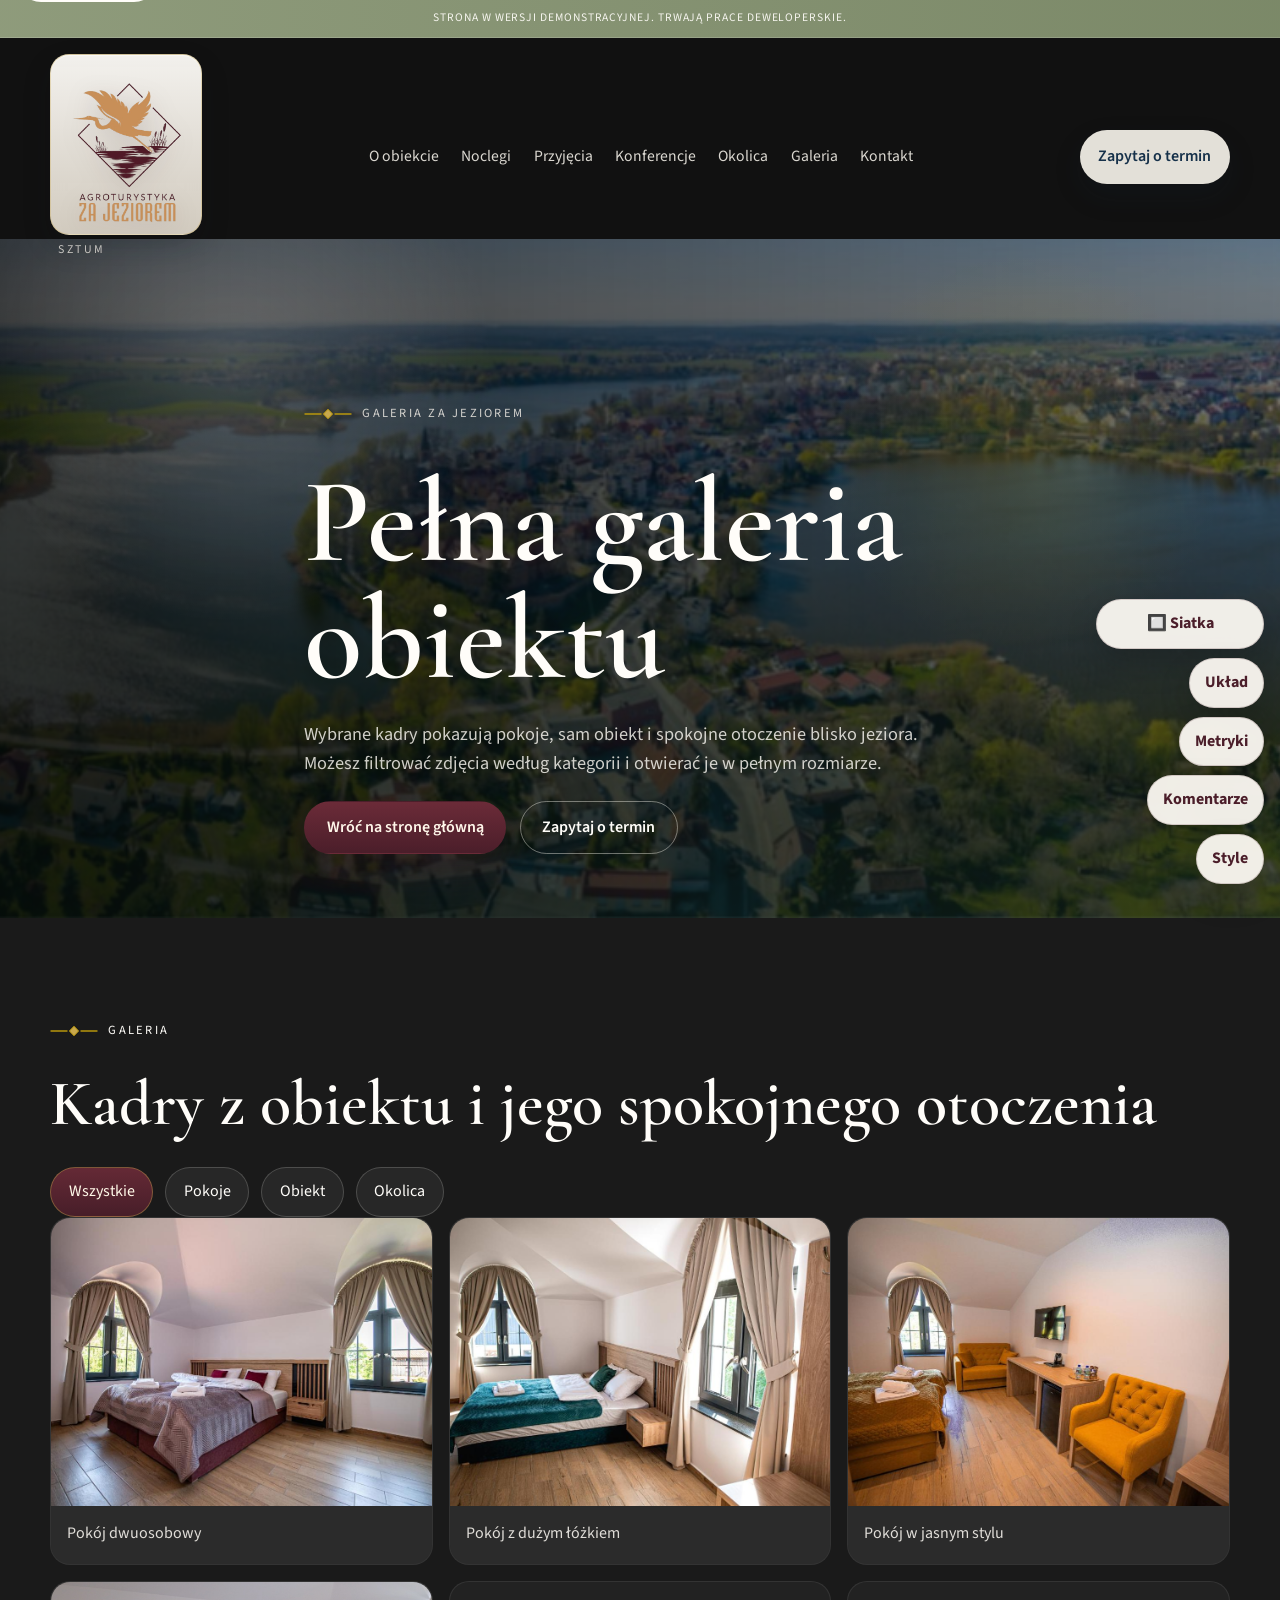
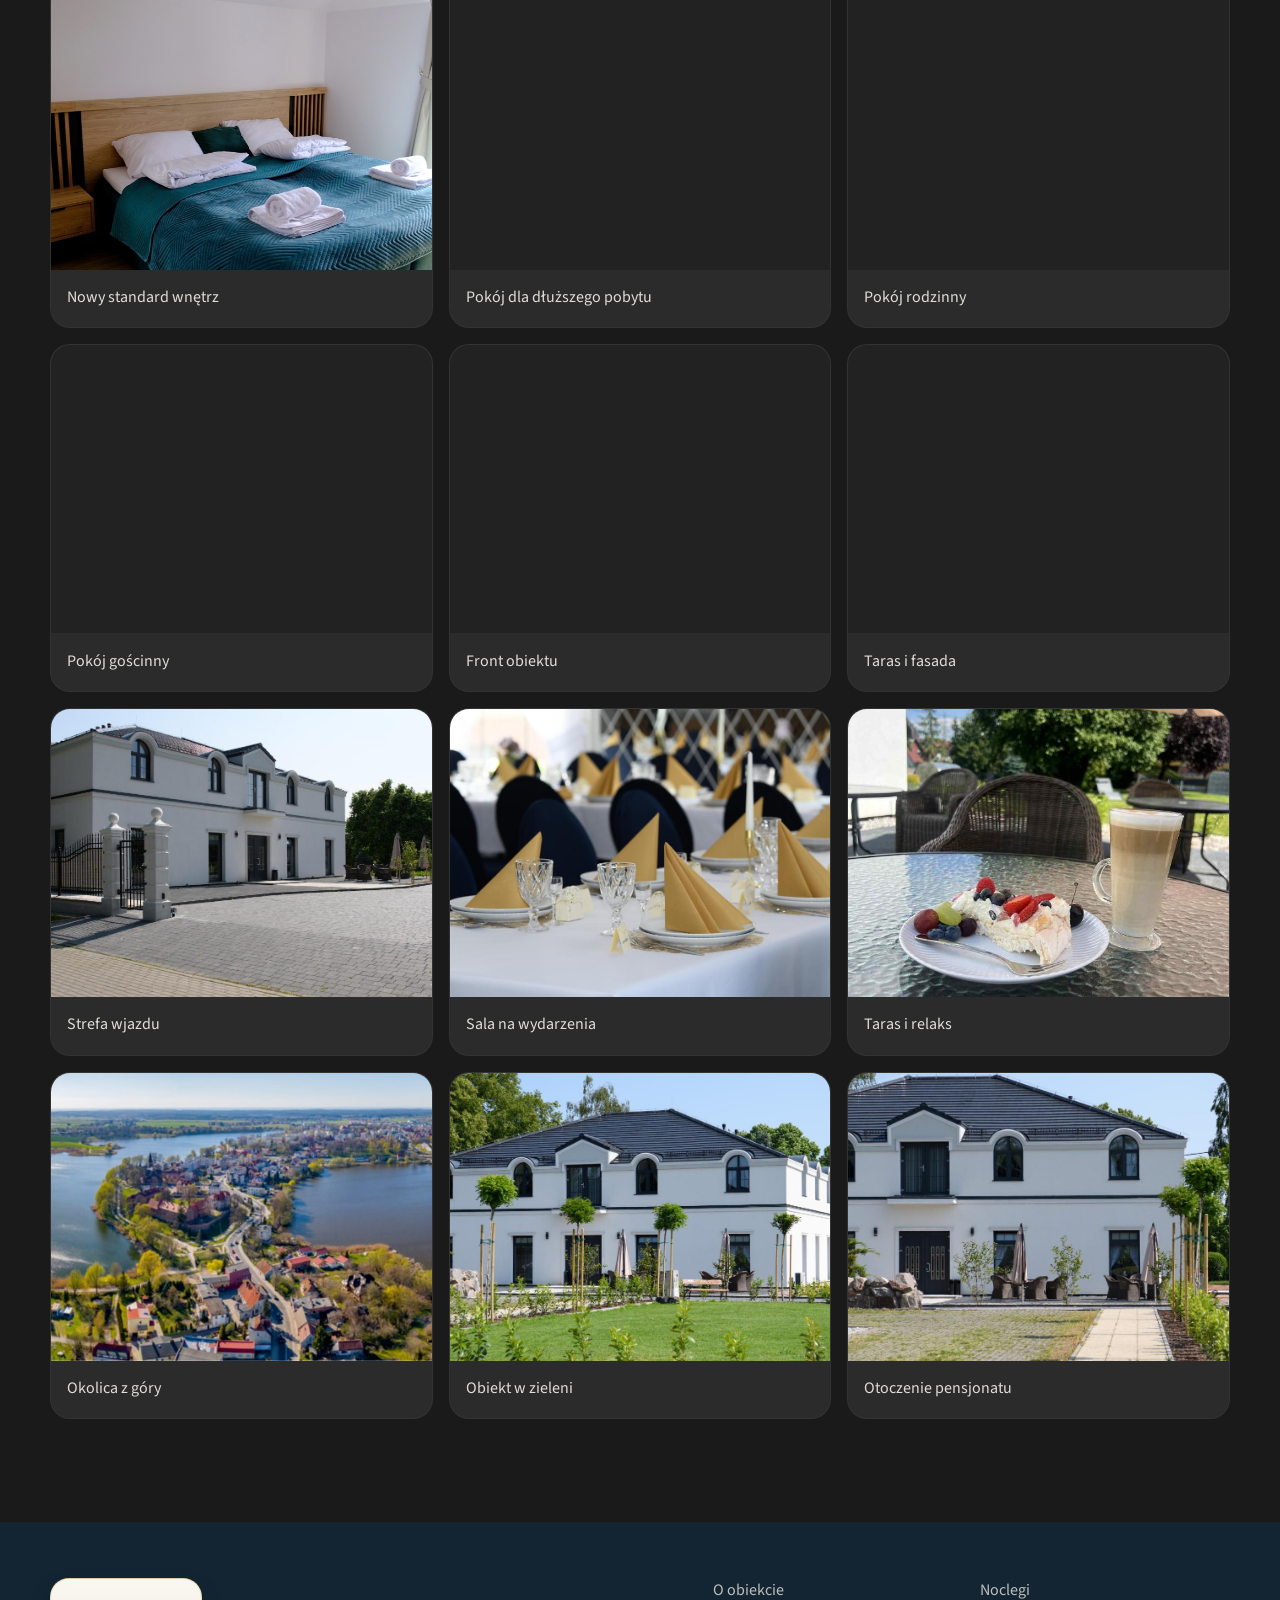
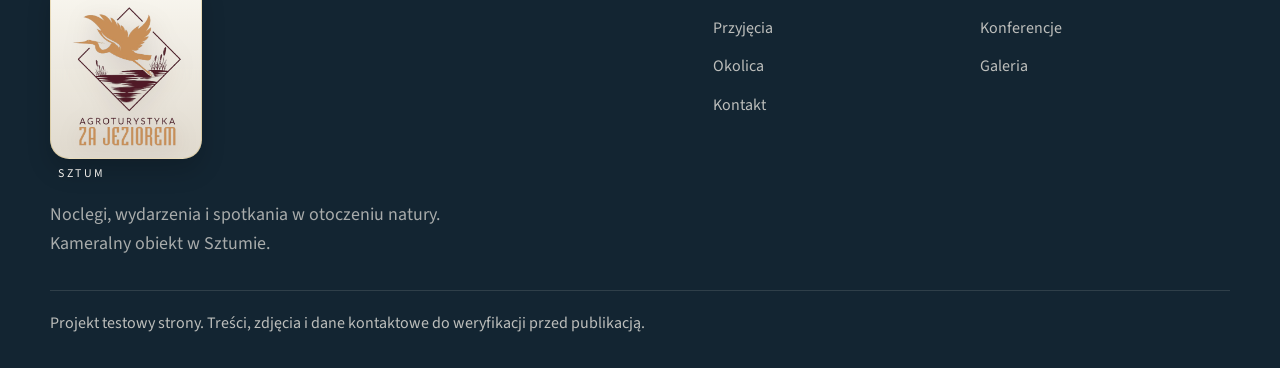
==== commit 0e328324: "NOWE v23" ====
--- a/galeria.html
+++ b/galeria.html
@@ -19,10 +19,12 @@
     </div>
   </div>
 
-  <header class="site-header" id="site-header">
+  <header class="site-header" id="site-header" data-section-label="HEADER" data-guide-key="header">
     <div class="shell site-header__inner">
       <a class="brand" href="index.html#top" data-aria-label-content="site.brand.ariaLabel">
-        <span class="brand__name" data-content="site.brand.name"></span>
+        <span class="brand__badge">
+          <img class="brand__logo" data-image-src="site.brand.logo.src" data-image-alt="site.brand.logo.alt" loading="eager">
+        </span>
         <span class="brand__place" data-content="site.brand.place"></span>
       </a>
 
@@ -56,13 +58,13 @@
   </header>
 
   <main id="main-content">
-    <section class="gallery-page-hero" id="top" data-section-label="GALLERY HERO">
+    <section class="gallery-page-hero" id="top" data-section-label="GALLERY HERO" data-guide-key="galleryHero">
       <div class="gallery-page-hero__media" aria-hidden="true">
         <img data-image-src="fullGallery.heroImage.src" data-image-alt="fullGallery.heroImage.alt" loading="eager">
       </div>
       <div class="gallery-page-hero__veil" aria-hidden="true"></div>
       <div class="gallery-page-hero__mist" aria-hidden="true"></div>
-      <div class="shell gallery-page-hero__inner reveal">
+      <div class="shell gallery-page-hero__inner reveal" data-elementor-label="COPY / HERO">
         <p class="eyebrow" data-content="fullGallery.eyebrow"></p>
         <h1 data-content="fullGallery.title"></h1>
         <p data-content="fullGallery.lead"></p>
@@ -73,7 +75,7 @@
       </div>
     </section>
 
-    <section class="section full-gallery-section" data-section-label="FULL GALLERY">
+    <section class="section full-gallery-section" data-section-label="FULL GALLERY" data-guide-key="fullGallery">
       <div class="shell">
         <div class="full-gallery-header reveal">
           <p class="eyebrow" data-content="gallery.eyebrow"></p>
@@ -93,11 +95,13 @@
     </section>
   </main>
 
-  <footer class="site-footer" data-section-label="FOOTER">
+  <footer class="site-footer" data-section-label="FOOTER" data-guide-key="footer">
     <div class="shell site-footer__grid">
       <div>
         <a class="brand brand--footer" href="index.html#top">
-          <span class="brand__name" data-content="site.brand.name"></span>
+          <span class="brand__badge">
+            <img class="brand__logo" data-image-src="site.brand.logo.src" data-image-alt="site.brand.logo.alt" loading="lazy">
+          </span>
           <span class="brand__place" data-content="site.brand.place"></span>
         </a>
         <p class="site-footer__copy" data-content="footer.copy"></p>
@@ -119,7 +123,13 @@
   </footer>
 
   <div class="elementor-grid-overlay" aria-hidden="true"></div>
-  <button class="elementor-grid-toggle" type="button" data-grid-toggle aria-pressed="false">🔲 Pokaż siatkę Elementor</button>
+  <div class="elementor-tools" aria-label="Narzędzia diagnostyczne">
+    <button class="elementor-tools__button elementor-tools__button--primary" type="button" data-guide-toggle="sections" aria-pressed="false">🔲 Siatka</button>
+    <button class="elementor-tools__button" type="button" data-guide-toggle="layout" aria-pressed="false">Układ</button>
+    <button class="elementor-tools__button" type="button" data-guide-toggle="metrics" aria-pressed="false">Metryki</button>
+    <button class="elementor-tools__button" type="button" data-guide-toggle="comments" aria-pressed="false">Komentarze</button>
+    <button class="elementor-tools__button" type="button" data-guide-toggle="styles" aria-pressed="false">Style</button>
+  </div>
 
   <div class="lightbox" id="lightbox" aria-hidden="true">
     <button class="lightbox__close" type="button" aria-label="Zamknij podgląd zdjęcia">×</button>
--- a/styles.css
+++ b/styles.css
@@ -7,6 +7,10 @@
   --color-brass: #b8960c;
   --color-brass-soft: #c9a84c;
   --color-brown: #5c3a1e;
+  --color-burgundy: #4b1e2a;
+  --color-burgundy-soft: #6b2b38;
+  --color-burgundy-deep: #35121c;
+  --color-brand-gold: #c88858;
   --color-mist: #d7e4e6;
   --color-paper: #fffdf9;
   --color-ink: #20313c;
@@ -258,25 +262,27 @@
 }
 
 .button--primary {
-  background: var(--color-lake);
-  color: var(--color-paper);
-  box-shadow: 0 16px 32px rgba(22, 49, 74, 0.18);
+  background:
+    linear-gradient(180deg, var(--color-burgundy-soft), var(--color-burgundy));
+  color: #fff7ea;
+  box-shadow: 0 16px 32px rgba(75, 30, 42, 0.28);
 }
 
 .button--primary:hover,
 .button--primary:focus-visible {
-  background: #10283d;
+  background:
+    linear-gradient(180deg, #763341, #5a2330);
 }
 
 .button--secondary {
-  background: rgba(180, 143, 86, 0.12);
-  color: var(--color-lake);
-  border-color: rgba(180, 143, 86, 0.3);
+  background: rgba(75, 30, 42, 0.08);
+  color: var(--color-burgundy);
+  border-color: rgba(75, 30, 42, 0.3);
 }
 
 .button--secondary:hover,
 .button--secondary:focus-visible {
-  background: rgba(180, 143, 86, 0.22);
+  background: rgba(75, 30, 42, 0.14);
 }
 
 .button--ghost {
@@ -334,33 +340,52 @@
 
 .brand {
   display: inline-grid;
-  gap: 0.05rem;
+  gap: 0.38rem;
   position: relative;
   z-index: 10;
 }
 
-.brand__name {
-  font-family: var(--font-heading);
-  font-size: clamp(1.9rem, 2.6vw, 2.5rem);
-  line-height: 0.92;
-  color: var(--color-paper);
-  white-space: nowrap;
+.brand__badge {
+  display: inline-flex;
+  align-items: center;
+  justify-content: center;
+  padding: 0.42rem 0.7rem;
+  border-radius: 1.2rem;
+  background:
+    linear-gradient(180deg, rgba(255, 253, 249, 0.95), rgba(242, 234, 220, 0.86));
+  border: 1px solid rgba(201, 168, 76, 0.32);
+  box-shadow:
+    0 12px 28px rgba(14, 22, 30, 0.18),
+    inset 0 1px 0 rgba(255, 255, 255, 0.52);
+  backdrop-filter: blur(10px);
+}
+
+.brand__logo {
+  width: clamp(7.75rem, 10vw, 10.75rem);
+  max-width: 10.75rem;
+  filter: drop-shadow(0 6px 12px rgba(44, 16, 24, 0.14));
 }
 
 .brand__place {
   font-size: 0.74rem;
   letter-spacing: 0.22em;
   text-transform: uppercase;
-  color: rgba(246, 242, 234, 0.7);
-}
-
-.site-header.is-scrolled .brand__name,
+  color: rgba(246, 242, 234, 0.82);
+  padding-left: 0.5rem;
+}
+
 .site-header.is-scrolled .site-nav a:not(.nav-cta) {
   color: var(--color-lake);
 }
 
+.site-header.is-scrolled .brand__badge {
+  background:
+    linear-gradient(180deg, rgba(255, 253, 249, 0.98), rgba(245, 238, 226, 0.94));
+  box-shadow: 0 10px 24px rgba(14, 22, 30, 0.12);
+}
+
 .site-header.is-scrolled .brand__place {
-  color: rgba(22, 49, 74, 0.66);
+  color: rgba(75, 30, 42, 0.7);
 }
 
 .site-nav {
@@ -474,6 +499,7 @@
   width: 100%;
   height: 100%;
   object-fit: cover;
+  filter: brightness(0.72) saturate(0.88);
   opacity: 0;
   transform: scale(1.025);
   transition:
@@ -488,13 +514,15 @@
 
 .hero__veil {
   background:
-    linear-gradient(90deg, rgba(15, 27, 38, 0.72) 0%, rgba(15, 27, 38, 0.44) 38%, rgba(15, 27, 38, 0.2) 100%),
+    linear-gradient(90deg, rgba(12, 18, 24, 0.88) 0%, rgba(12, 18, 24, 0.62) 32%, rgba(12, 18, 24, 0.22) 72%, rgba(12, 18, 24, 0.12) 100%),
+    radial-gradient(circle at 18% 16%, rgba(255, 248, 236, 0.24), transparent 19%),
     linear-gradient(180deg, rgba(22, 49, 74, 0.24) 0%, rgba(31, 67, 52, 0.56) 100%);
 }
 
 .hero__mist {
   background:
-    radial-gradient(circle at 25% 18%, rgba(215, 228, 230, 0.28), transparent 18%),
+    radial-gradient(circle at 17% 14%, rgba(255, 250, 242, 0.3), transparent 17%),
+    radial-gradient(circle at 25% 18%, rgba(215, 228, 230, 0.22), transparent 18%),
     radial-gradient(circle at 78% 28%, rgba(255, 255, 255, 0.18), transparent 15%),
     linear-gradient(180deg, transparent 0%, rgba(246, 242, 234, 0.12) 100%);
 }
@@ -510,24 +538,41 @@
 
 .hero__content {
   max-width: 40rem;
+  position: relative;
 }
 
 .hero__brand-lockup {
   display: grid;
   justify-items: start;
-  gap: 0.9rem;
-  margin-bottom: 0.2rem;
+  gap: 0.5rem;
+  margin: -0.8rem 0 0.55rem;
+}
+
+.hero__logo-badge {
+  display: inline-flex;
+  align-items: center;
+  justify-content: center;
+  padding: 0.9rem 1.1rem 0.85rem;
+  border-radius: 1.75rem;
+  background:
+    linear-gradient(180deg, rgba(255, 252, 245, 0.94), rgba(242, 234, 220, 0.82));
+  border: 1px solid rgba(201, 168, 76, 0.34);
+  box-shadow:
+    0 22px 44px rgba(8, 14, 20, 0.22),
+    inset 0 1px 0 rgba(255, 255, 255, 0.68);
+  backdrop-filter: blur(12px);
 }
 
 .hero__logo {
-  width: min(100%, 17.5rem);
-  max-width: 17.5rem;
-  filter: drop-shadow(0 12px 22px rgba(0, 0, 0, 0.42));
+  width: min(100%, 18rem);
+  max-width: 18rem;
+  filter: drop-shadow(0 8px 16px rgba(44, 16, 24, 0.12));
 }
 
 .hero__eyebrow {
   margin-bottom: 0;
-  color: rgba(249, 246, 240, 0.92);
+  color: rgba(255, 248, 236, 0.96);
+  text-shadow: 0 4px 14px rgba(0, 0, 0, 0.25);
 }
 
 .hero__title {
@@ -1434,9 +1479,15 @@
   align-items: start;
 }
 
-.brand--footer .brand__name,
+.brand--footer .brand__badge,
 .brand--footer .brand__place {
   color: var(--color-paper);
+}
+
+.brand--footer .brand__badge {
+  background:
+    linear-gradient(180deg, rgba(255, 252, 245, 0.98), rgba(242, 234, 220, 0.92));
+  box-shadow: 0 12px 24px rgba(0, 0, 0, 0.16);
 }
 
 .site-footer__copy {
@@ -1552,8 +1603,9 @@
 .gallery-filter.is-active,
 .gallery-filter:hover,
 .gallery-filter:focus-visible {
-  border-color: rgba(184, 150, 12, 0.48);
-  background: rgba(184, 150, 12, 0.16);
+  border-color: rgba(201, 168, 76, 0.42);
+  background:
+    linear-gradient(180deg, rgba(107, 43, 56, 0.92), rgba(75, 30, 42, 0.92));
   color: #fff8e8;
 }
 
@@ -1592,26 +1644,6 @@
 .full-gallery-empty {
   padding: 1rem 0;
   color: rgba(249, 246, 240, 0.72);
-}
-
-.elementor-grid-toggle {
-  position: fixed;
-  right: 1rem;
-  bottom: 1rem;
-  z-index: 2300;
-  min-height: 2.9rem;
-  padding: 0.75rem 1rem;
-  border: 1px solid rgba(31, 67, 52, 0.22);
-  border-radius: 999px;
-  background: rgba(249, 246, 240, 0.96);
-  color: var(--color-forest);
-  box-shadow: 0 14px 32px rgba(0, 0, 0, 0.18);
-  font-weight: 700;
-}
-
-.elementor-grid-toggle:hover,
-.elementor-grid-toggle:focus-visible {
-  background: #fff;
 }
 
 .elementor-grid-overlay {
@@ -1629,19 +1661,62 @@
       transparent calc(8.333% - 10px),
       transparent 8.333%
     );
-}
-
-.elementor-grid-active .elementor-grid-overlay {
+  opacity: 0;
+}
+
+.elementor-tools {
+  position: fixed;
+  right: 1rem;
+  bottom: 1rem;
+  z-index: 2300;
+  display: grid;
+  gap: 0.55rem;
+  justify-items: end;
+}
+
+.elementor-tools__button {
+  min-height: 2.8rem;
+  padding: 0.7rem 0.95rem;
+  border: 1px solid rgba(75, 30, 42, 0.18);
+  border-radius: 999px;
+  background: rgba(249, 246, 240, 0.96);
+  color: var(--color-burgundy);
+  box-shadow: 0 14px 32px rgba(0, 0, 0, 0.18);
+  font-weight: 700;
+  backdrop-filter: blur(12px);
+  transition: transform var(--transition), background-color var(--transition), color var(--transition), border-color var(--transition);
+}
+
+.elementor-tools__button:hover,
+.elementor-tools__button:focus-visible {
+  transform: translateY(-2px);
+  background: #fff;
+}
+
+.elementor-tools__button.is-active {
+  background: linear-gradient(180deg, var(--color-burgundy-soft), var(--color-burgundy));
+  border-color: rgba(201, 168, 76, 0.34);
+  color: #fff7ea;
+}
+
+.elementor-tools__button--primary {
+  min-width: 10.5rem;
+}
+
+.guide-mode-sections .elementor-grid-overlay {
   opacity: 1;
 }
 
-.elementor-grid-active [data-section-label] {
+[data-guide-key] {
   position: relative;
+}
+
+.guide-mode-sections [data-section-label] {
   outline: 2px dashed rgba(44, 74, 46, 0.85);
   outline-offset: -8px;
 }
 
-.elementor-grid-active [data-section-label]::after {
+.guide-mode-sections [data-section-label]::after {
   content: attr(data-section-label);
   position: absolute;
   top: 0.75rem;
@@ -1657,10 +1732,151 @@
   line-height: 1;
 }
 
+[data-elementor-label] {
+  position: relative;
+}
+
+.guide-mode-layout [data-elementor-label] {
+  outline: 1.5px dashed rgba(75, 30, 42, 0.72);
+  outline-offset: -6px;
+}
+
+.guide-mode-layout [data-elementor-label]::after {
+  content: attr(data-elementor-label);
+  position: absolute;
+  top: 0.7rem;
+  right: 0.7rem;
+  z-index: 8;
+  padding: 0.28rem 0.5rem;
+  border-radius: 0.45rem;
+  background: rgba(75, 30, 42, 0.92);
+  color: #fff8ec;
+  font-family: ui-monospace, SFMono-Regular, Menlo, Consolas, monospace;
+  font-size: 11px;
+  letter-spacing: 0.06em;
+  line-height: 1.05;
+}
+
+.guide-stack {
+  position: absolute;
+  top: 1rem;
+  right: 1rem;
+  z-index: 14;
+  display: grid;
+  gap: 0.6rem;
+  max-width: min(23rem, calc(100% - 1.5rem));
+}
+
+.guide-card,
+.guide-comment {
+  display: none;
+}
+
+.guide-card {
+  padding: 0.95rem 1rem;
+  border-radius: 1rem;
+  border: 1px solid rgba(75, 30, 42, 0.16);
+  background: rgba(255, 252, 246, 0.96);
+  box-shadow: 0 18px 38px rgba(16, 18, 24, 0.16);
+  color: var(--color-brown);
+  backdrop-filter: blur(10px);
+}
+
+.guide-card h3 {
+  margin-bottom: 0.45rem;
+  font-size: 1.1rem;
+  line-height: 1.05;
+}
+
+.guide-card p {
+  color: var(--color-brown);
+}
+
+.guide-card__eyebrow {
+  margin-bottom: 0.35rem;
+  color: var(--color-burgundy);
+  font-size: 0.72rem;
+  letter-spacing: 0.14em;
+  text-transform: uppercase;
+  font-weight: 700;
+}
+
+.guide-card__list {
+  display: grid;
+  gap: 0.35rem;
+  margin: 0.65rem 0 0;
+  padding-left: 1rem;
+}
+
+.guide-card--layout {
+  border-color: rgba(75, 30, 42, 0.22);
+}
+
+.guide-card--metrics {
+  border-color: rgba(44, 74, 46, 0.2);
+  background: rgba(250, 247, 241, 0.96);
+}
+
+.guide-card--styles {
+  border-color: rgba(201, 168, 76, 0.26);
+  background: rgba(255, 251, 242, 0.98);
+}
+
+.guide-card--styles .guide-card__token {
+  display: inline-flex;
+  align-items: center;
+  gap: 0.5rem;
+}
+
+.guide-card--styles .guide-card__swatch {
+  width: 0.9rem;
+  height: 0.9rem;
+  border-radius: 999px;
+  border: 1px solid rgba(0, 0, 0, 0.12);
+  flex: 0 0 0.9rem;
+}
+
+.guide-comment {
+  pointer-events: auto;
+}
+
+.guide-comment__toggle {
+  min-height: 2.55rem;
+  padding: 0.65rem 0.9rem;
+  border: 1px solid rgba(75, 30, 42, 0.2);
+  border-radius: 999px;
+  background: rgba(255, 252, 246, 0.96);
+  color: var(--color-burgundy);
+  font-weight: 700;
+  box-shadow: 0 12px 28px rgba(16, 18, 24, 0.12);
+}
+
+.guide-comment__card {
+  display: none;
+  margin-top: 0.5rem;
+  padding: 0.95rem 1rem;
+  border-radius: 1rem;
+  background: rgba(255, 252, 246, 0.98);
+  border: 1px solid rgba(75, 30, 42, 0.18);
+  box-shadow: 0 18px 38px rgba(16, 18, 24, 0.16);
+  color: var(--color-brown);
+}
+
+.guide-comment.is-open .guide-comment__card {
+  display: block;
+}
+
+.guide-mode-layout .guide-card--layout,
+.guide-mode-metrics .guide-card--metrics,
+.guide-mode-styles .guide-card--styles,
+.guide-mode-comments .guide-comment {
+  display: block;
+}
+
 .lightbox {
   position: fixed;
   inset: 0;
-  z-index: 2200;
+  z-index: 2400;
   display: flex;
   justify-content: center;
   align-items: center;
@@ -2009,6 +2225,12 @@
     min-height: auto;
   }
 
+  .guide-stack {
+    left: 0.75rem;
+    right: 0.75rem;
+    max-width: none;
+  }
+
   .reviews-summary__top,
   .reviews-summary__metrics,
   .gallery-page-hero__actions,
@@ -2017,21 +2239,25 @@
     align-items: flex-start;
   }
 
-  .elementor-grid-toggle {
+  .elementor-tools {
     right: 0.75rem;
     bottom: 0.75rem;
     max-width: calc(100% - 1.5rem);
   }
+
+  .elementor-tools__button {
+    width: 100%;
+  }
 }
 
 @media (max-width: 430px) {
-  .brand__name {
-    font-size: clamp(1.65rem, 8.6vw, 2rem);
+  .brand__logo {
+    width: 8.4rem;
   }
 
   .brand__place {
-    font-size: 0.94rem;
-    letter-spacing: 0.28em;
+    font-size: 0.68rem;
+    letter-spacing: 0.24em;
   }
 
   .site-header__inner {
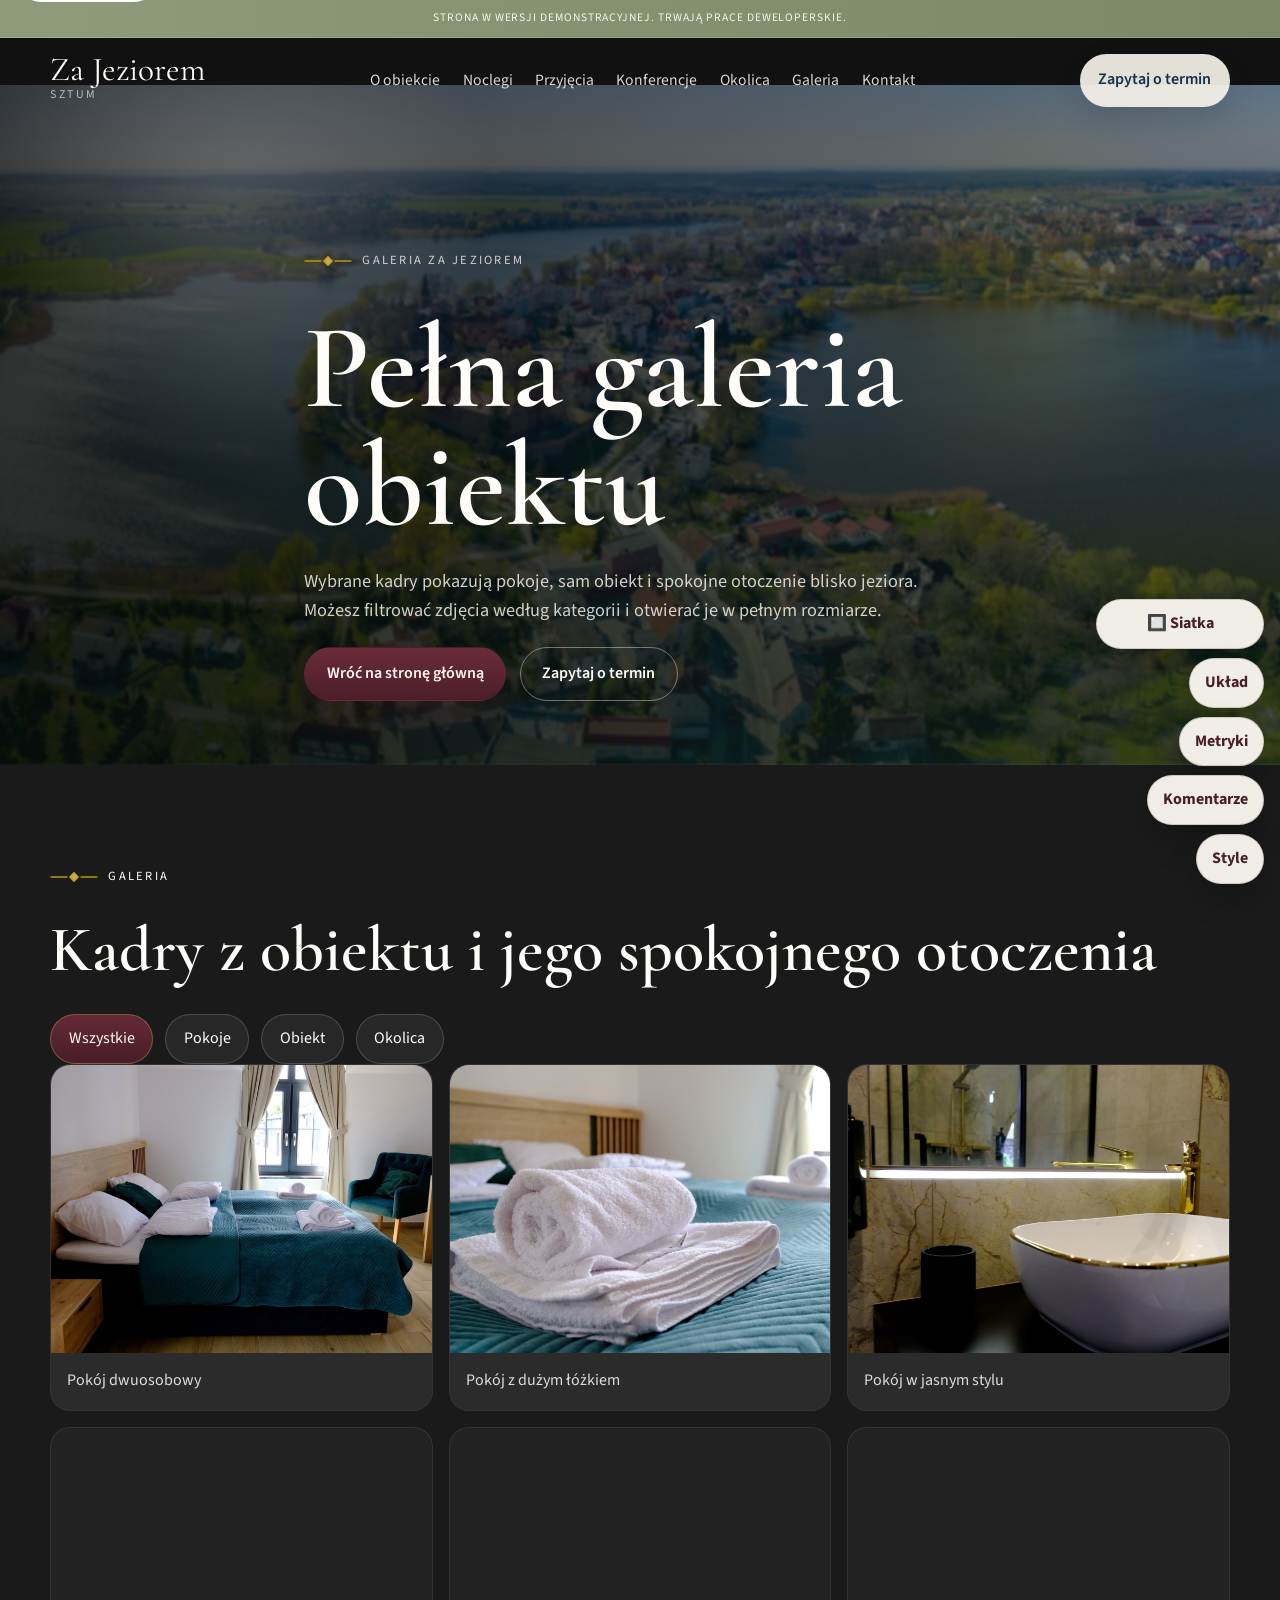
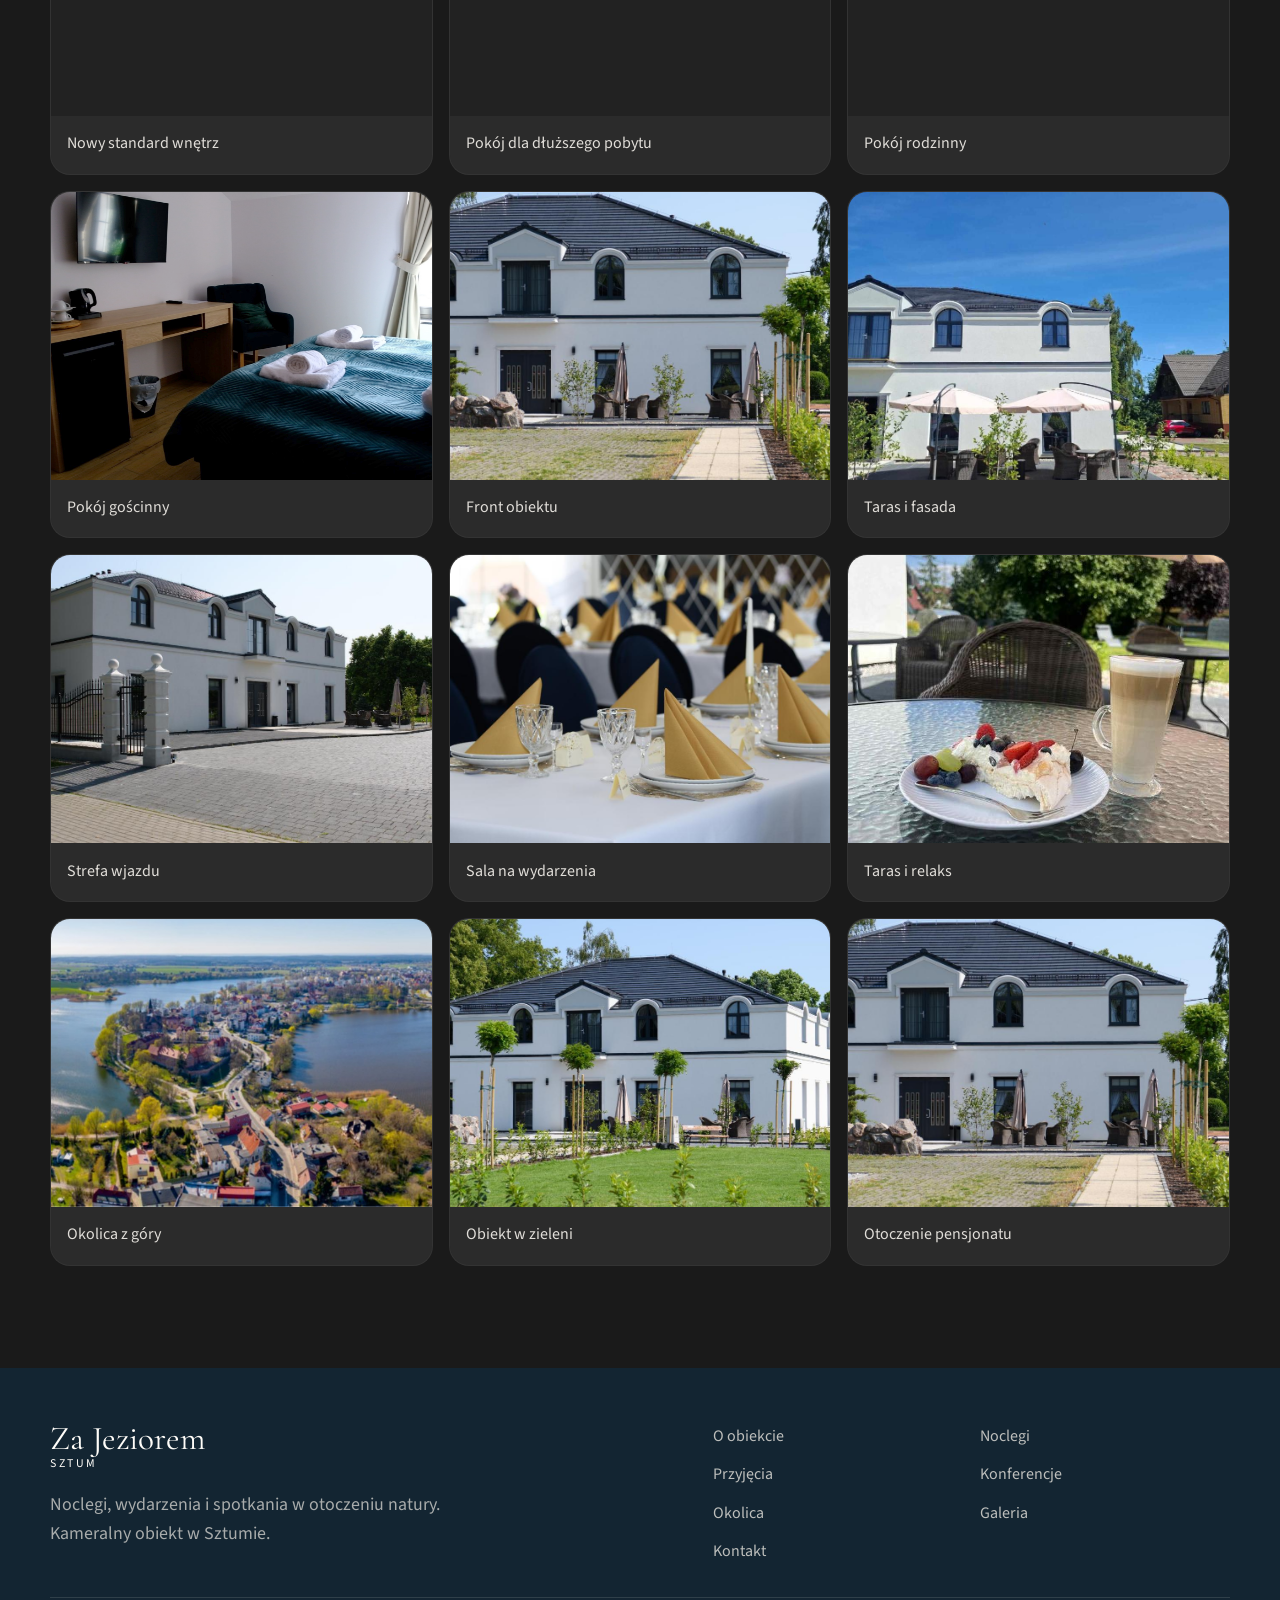
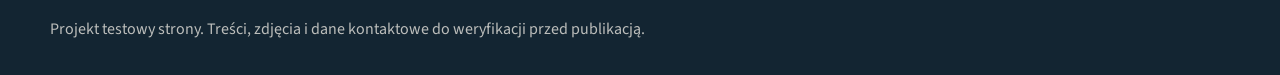
==== commit 70315434: ",. ' '" ====
--- a/galeria.html
+++ b/galeria.html
@@ -8,7 +8,7 @@
   <link rel="preconnect" href="https://fonts.googleapis.com">
   <link rel="preconnect" href="https://fonts.gstatic.com" crossorigin>
   <link href="https://fonts.googleapis.com/css2?family=Cormorant+Garamond:wght@400;500;600;700&family=Source+Sans+3:wght@400;500;600;700&display=swap" rel="stylesheet">
-  <link rel="stylesheet" href="styles.css?v=2026-05-11-1">
+  <link rel="stylesheet" href="styles.css?v=2026-05-12-2">
 </head>
 <body class="gallery-page">
   <a class="skip-link" href="#main-content" data-content="site.skipLink"></a>
@@ -22,9 +22,7 @@
   <header class="site-header" id="site-header" data-section-label="HEADER" data-guide-key="header">
     <div class="shell site-header__inner">
       <a class="brand" href="index.html#top" data-aria-label-content="site.brand.ariaLabel">
-        <span class="brand__badge">
-          <img class="brand__logo" data-image-src="site.brand.logo.src" data-image-alt="site.brand.logo.alt" loading="eager">
-        </span>
+        <span class="brand__name" data-content="site.brand.name"></span>
         <span class="brand__place" data-content="site.brand.place"></span>
       </a>
 
@@ -99,9 +97,7 @@
     <div class="shell site-footer__grid">
       <div>
         <a class="brand brand--footer" href="index.html#top">
-          <span class="brand__badge">
-            <img class="brand__logo" data-image-src="site.brand.logo.src" data-image-alt="site.brand.logo.alt" loading="lazy">
-          </span>
+          <span class="brand__name" data-content="site.brand.name"></span>
           <span class="brand__place" data-content="site.brand.place"></span>
         </a>
         <p class="site-footer__copy" data-content="footer.copy"></p>
@@ -136,6 +132,6 @@
     <img class="lightbox__image" src="" alt="">
   </div>
 
-  <script src="script.js?v=2026-05-11-1"></script>
+  <script src="script.js?v=2026-05-12-2"></script>
 </body>
 </html>
--- a/styles.css
+++ b/styles.css
@@ -340,52 +340,33 @@
 
 .brand {
   display: inline-grid;
-  gap: 0.38rem;
+  gap: 0.05rem;
   position: relative;
   z-index: 10;
 }
 
-.brand__badge {
-  display: inline-flex;
-  align-items: center;
-  justify-content: center;
-  padding: 0.42rem 0.7rem;
-  border-radius: 1.2rem;
-  background:
-    linear-gradient(180deg, rgba(255, 253, 249, 0.95), rgba(242, 234, 220, 0.86));
-  border: 1px solid rgba(201, 168, 76, 0.32);
-  box-shadow:
-    0 12px 28px rgba(14, 22, 30, 0.18),
-    inset 0 1px 0 rgba(255, 255, 255, 0.52);
-  backdrop-filter: blur(10px);
-}
-
-.brand__logo {
-  width: clamp(7.75rem, 10vw, 10.75rem);
-  max-width: 10.75rem;
-  filter: drop-shadow(0 6px 12px rgba(44, 16, 24, 0.14));
+.brand__name {
+  font-family: var(--font-heading);
+  font-size: clamp(1.9rem, 2.6vw, 2.5rem);
+  line-height: 0.92;
+  color: var(--color-paper);
+  white-space: nowrap;
 }
 
 .brand__place {
   font-size: 0.74rem;
   letter-spacing: 0.22em;
   text-transform: uppercase;
-  color: rgba(246, 242, 234, 0.82);
-  padding-left: 0.5rem;
-}
-
+  color: rgba(246, 242, 234, 0.7);
+}
+
+.site-header.is-scrolled .brand__name,
 .site-header.is-scrolled .site-nav a:not(.nav-cta) {
   color: var(--color-lake);
 }
 
-.site-header.is-scrolled .brand__badge {
-  background:
-    linear-gradient(180deg, rgba(255, 253, 249, 0.98), rgba(245, 238, 226, 0.94));
-  box-shadow: 0 10px 24px rgba(14, 22, 30, 0.12);
-}
-
 .site-header.is-scrolled .brand__place {
-  color: rgba(75, 30, 42, 0.7);
+  color: rgba(22, 49, 74, 0.66);
 }
 
 .site-nav {
@@ -1276,7 +1257,7 @@
   color: var(--color-paper);
   background:
     linear-gradient(135deg, rgba(22, 49, 74, 0.95), rgba(31, 67, 52, 0.88)),
-    url("media/front.jpg") center/cover no-repeat;
+    url("media-wp/front.jpg") center/cover no-repeat;
 }
 
 .cta-band__inner {
@@ -1479,15 +1460,9 @@
   align-items: start;
 }
 
-.brand--footer .brand__badge,
+.brand--footer .brand__name,
 .brand--footer .brand__place {
   color: var(--color-paper);
-}
-
-.brand--footer .brand__badge {
-  background:
-    linear-gradient(180deg, rgba(255, 252, 245, 0.98), rgba(242, 234, 220, 0.92));
-  box-shadow: 0 12px 24px rgba(0, 0, 0, 0.16);
 }
 
 .site-footer__copy {
@@ -2251,13 +2226,13 @@
 }
 
 @media (max-width: 430px) {
-  .brand__logo {
-    width: 8.4rem;
+  .brand__name {
+    font-size: clamp(1.65rem, 8.6vw, 2rem);
   }
 
   .brand__place {
-    font-size: 0.68rem;
-    letter-spacing: 0.24em;
+    font-size: 0.94rem;
+    letter-spacing: 0.28em;
   }
 
   .site-header__inner {
@@ -2280,3 +2255,4 @@
 body.hero-showcase-off .hero-showcase {
   display: none;
 }
+
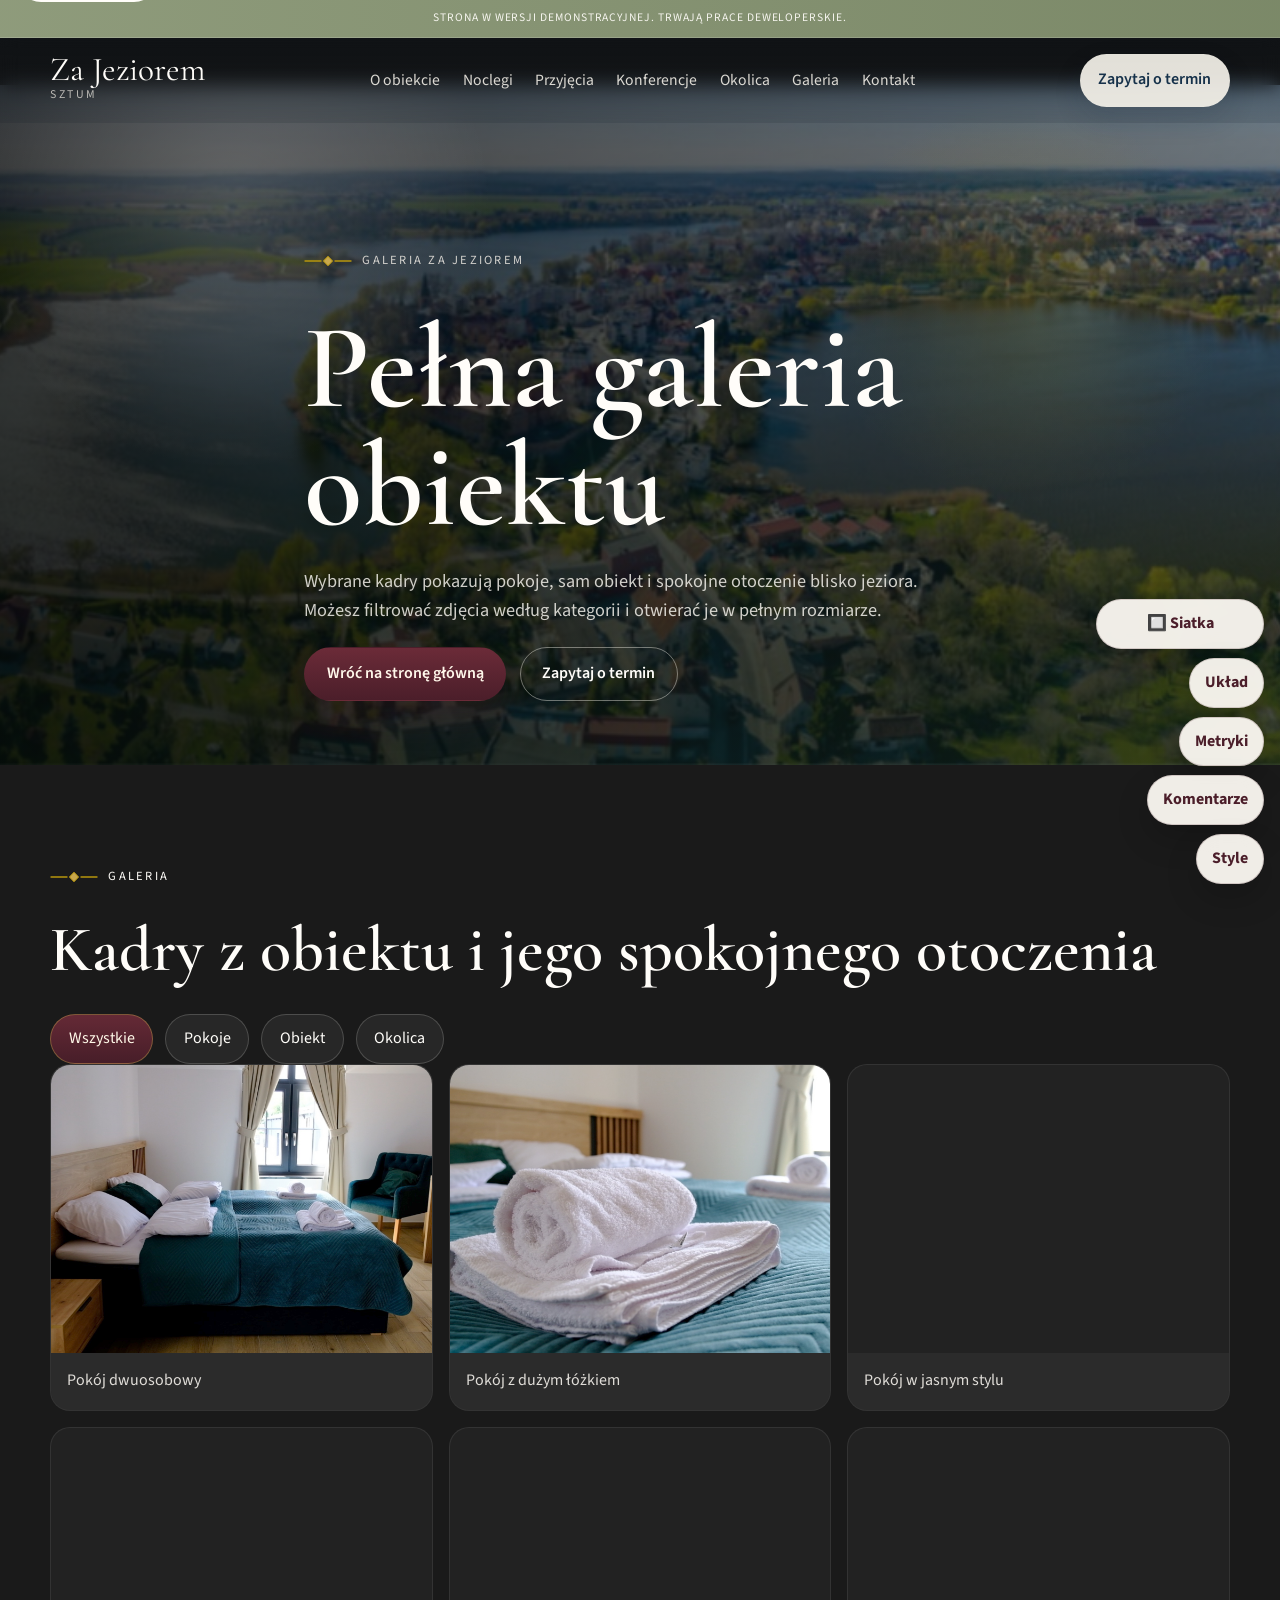
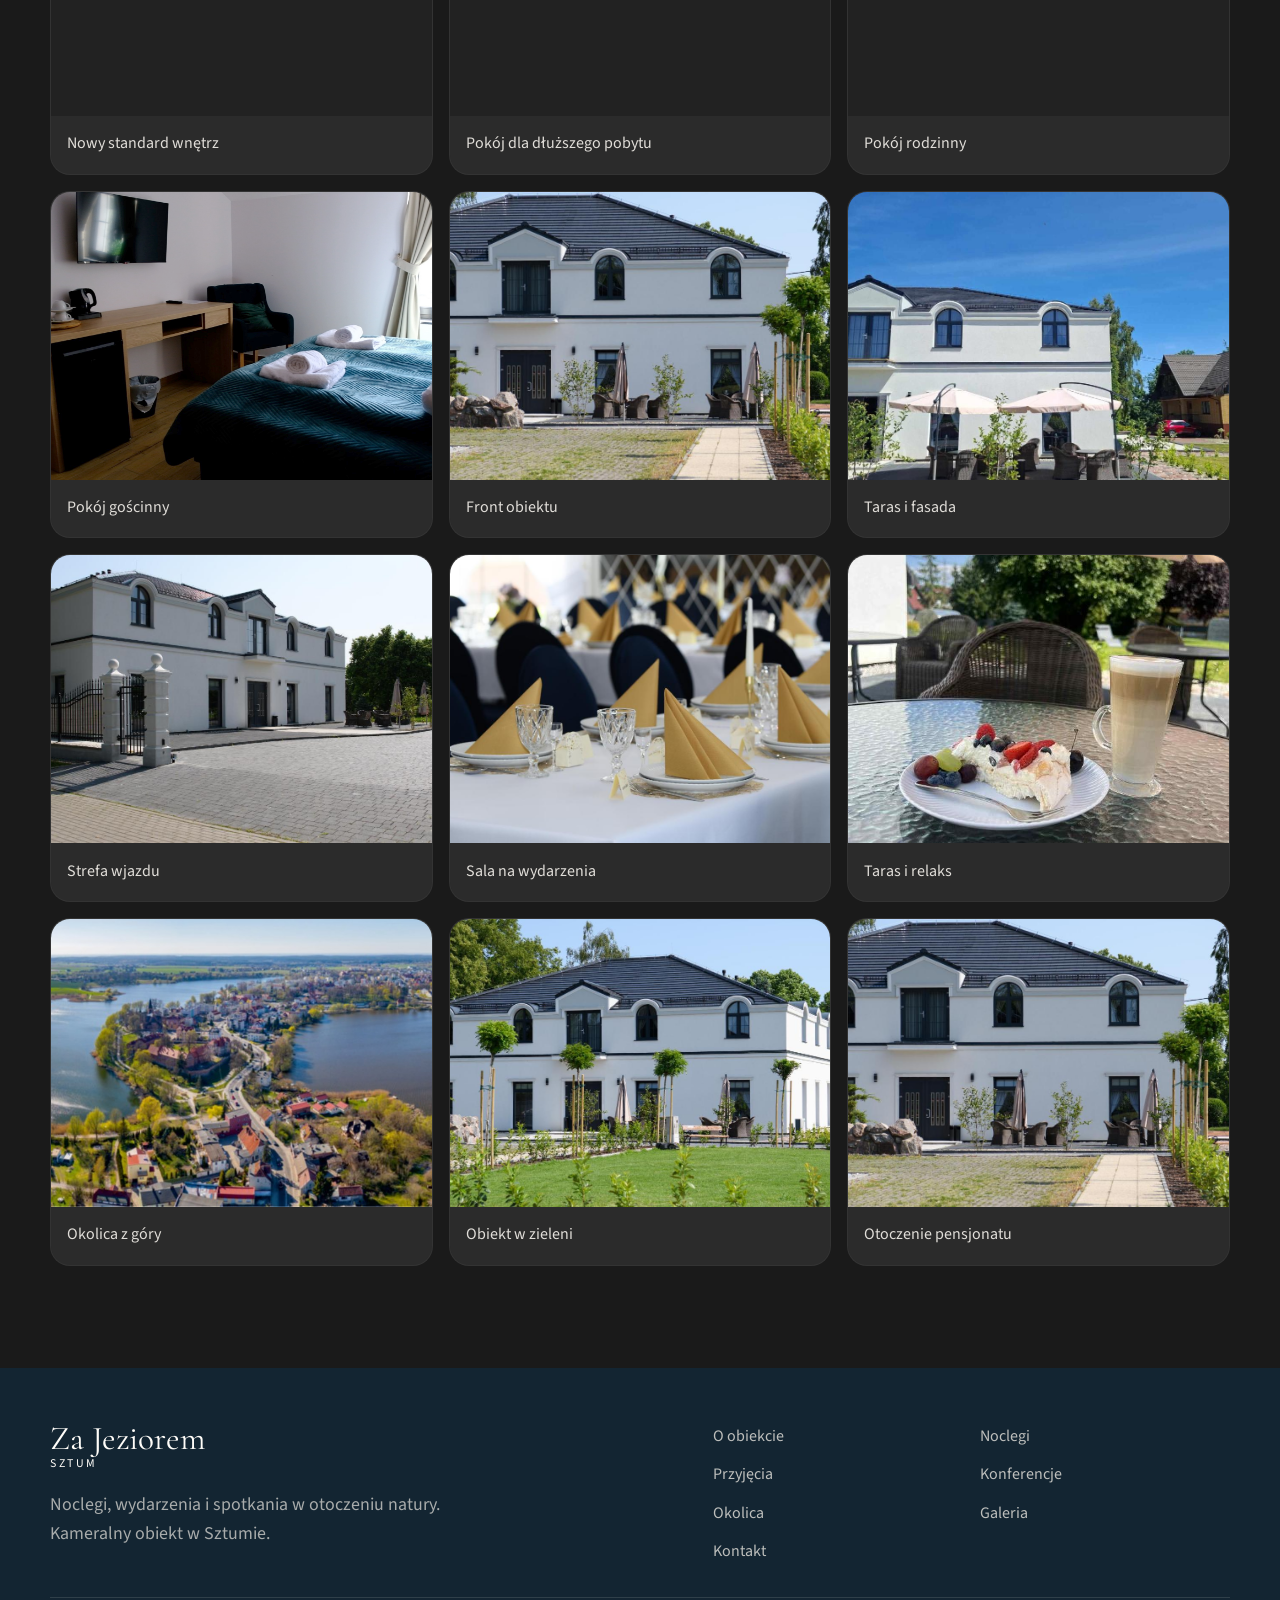
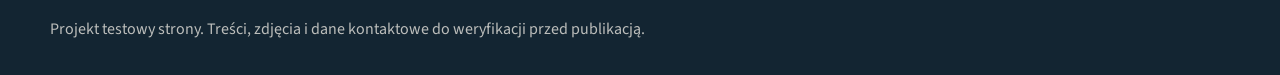
==== commit ab1d389a: "zmiany na sttronie poprawki itp" ====
--- a/galeria.html
+++ b/galeria.html
@@ -8,7 +8,7 @@
   <link rel="preconnect" href="https://fonts.googleapis.com">
   <link rel="preconnect" href="https://fonts.gstatic.com" crossorigin>
   <link href="https://fonts.googleapis.com/css2?family=Cormorant+Garamond:wght@400;500;600;700&family=Source+Sans+3:wght@400;500;600;700&display=swap" rel="stylesheet">
-  <link rel="stylesheet" href="styles.css?v=2026-05-12-2">
+  <link rel="stylesheet" href="styles.css?v=2026-05-13-1">
 </head>
 <body class="gallery-page">
   <a class="skip-link" href="#main-content" data-content="site.skipLink"></a>
@@ -132,6 +132,6 @@
     <img class="lightbox__image" src="" alt="">
   </div>
 
-  <script src="script.js?v=2026-05-12-2"></script>
+  <script src="script.js?v=2026-05-13-1"></script>
 </body>
 </html>
--- a/styles.css
+++ b/styles.css
@@ -317,7 +317,10 @@
   inset: var(--top-bar-height) 0 auto;
   z-index: 1000;
   padding: 1rem 0;
+  background: linear-gradient(180deg, rgba(16, 24, 32, 0.34), rgba(16, 24, 32, 0.12));
+  backdrop-filter: blur(10px);
   transition:
+    transform var(--transition),
     background-color var(--transition),
     box-shadow var(--transition),
     backdrop-filter var(--transition),
@@ -326,9 +329,13 @@
 
 .site-header.is-scrolled {
   padding: 0.7rem 0;
-  background: rgba(246, 242, 234, 0.86);
+  background: rgba(246, 242, 234, 0.92);
   backdrop-filter: blur(18px);
   box-shadow: 0 8px 28px rgba(24, 43, 57, 0.08);
+}
+
+.site-header.is-hidden {
+  transform: translateY(calc(-100% - 0.4rem));
 }
 
 .site-header__inner {
@@ -530,23 +537,35 @@
 }
 
 .hero__logo-badge {
+  position: relative;
   display: inline-flex;
   align-items: center;
   justify-content: center;
   padding: 0.9rem 1.1rem 0.85rem;
   border-radius: 1.75rem;
-  background:
-    linear-gradient(180deg, rgba(255, 252, 245, 0.94), rgba(242, 234, 220, 0.82));
-  border: 1px solid rgba(201, 168, 76, 0.34);
+  isolation: isolate;
+}
+
+.hero__logo-badge::before {
+  content: "";
+  position: absolute;
+  inset: 0;
+  border-radius: inherit;
+  background:
+    radial-gradient(circle at 50% 34%, rgba(255, 252, 245, 0.98) 0%, rgba(248, 241, 228, 0.9) 52%, rgba(248, 241, 228, 0.52) 76%, rgba(248, 241, 228, 0) 100%);
+  border: 1px solid rgba(201, 168, 76, 0.22);
   box-shadow:
-    0 22px 44px rgba(8, 14, 20, 0.22),
+    0 22px 44px rgba(8, 14, 20, 0.2),
     inset 0 1px 0 rgba(255, 255, 255, 0.68);
-  backdrop-filter: blur(12px);
+  filter: blur(8px);
+  transform: scale(1.08);
+  z-index: -1;
 }
 
 .hero__logo {
   width: min(100%, 18rem);
   max-width: 18rem;
+  position: relative;
   filter: drop-shadow(0 8px 16px rgba(44, 16, 24, 0.12));
 }
 
